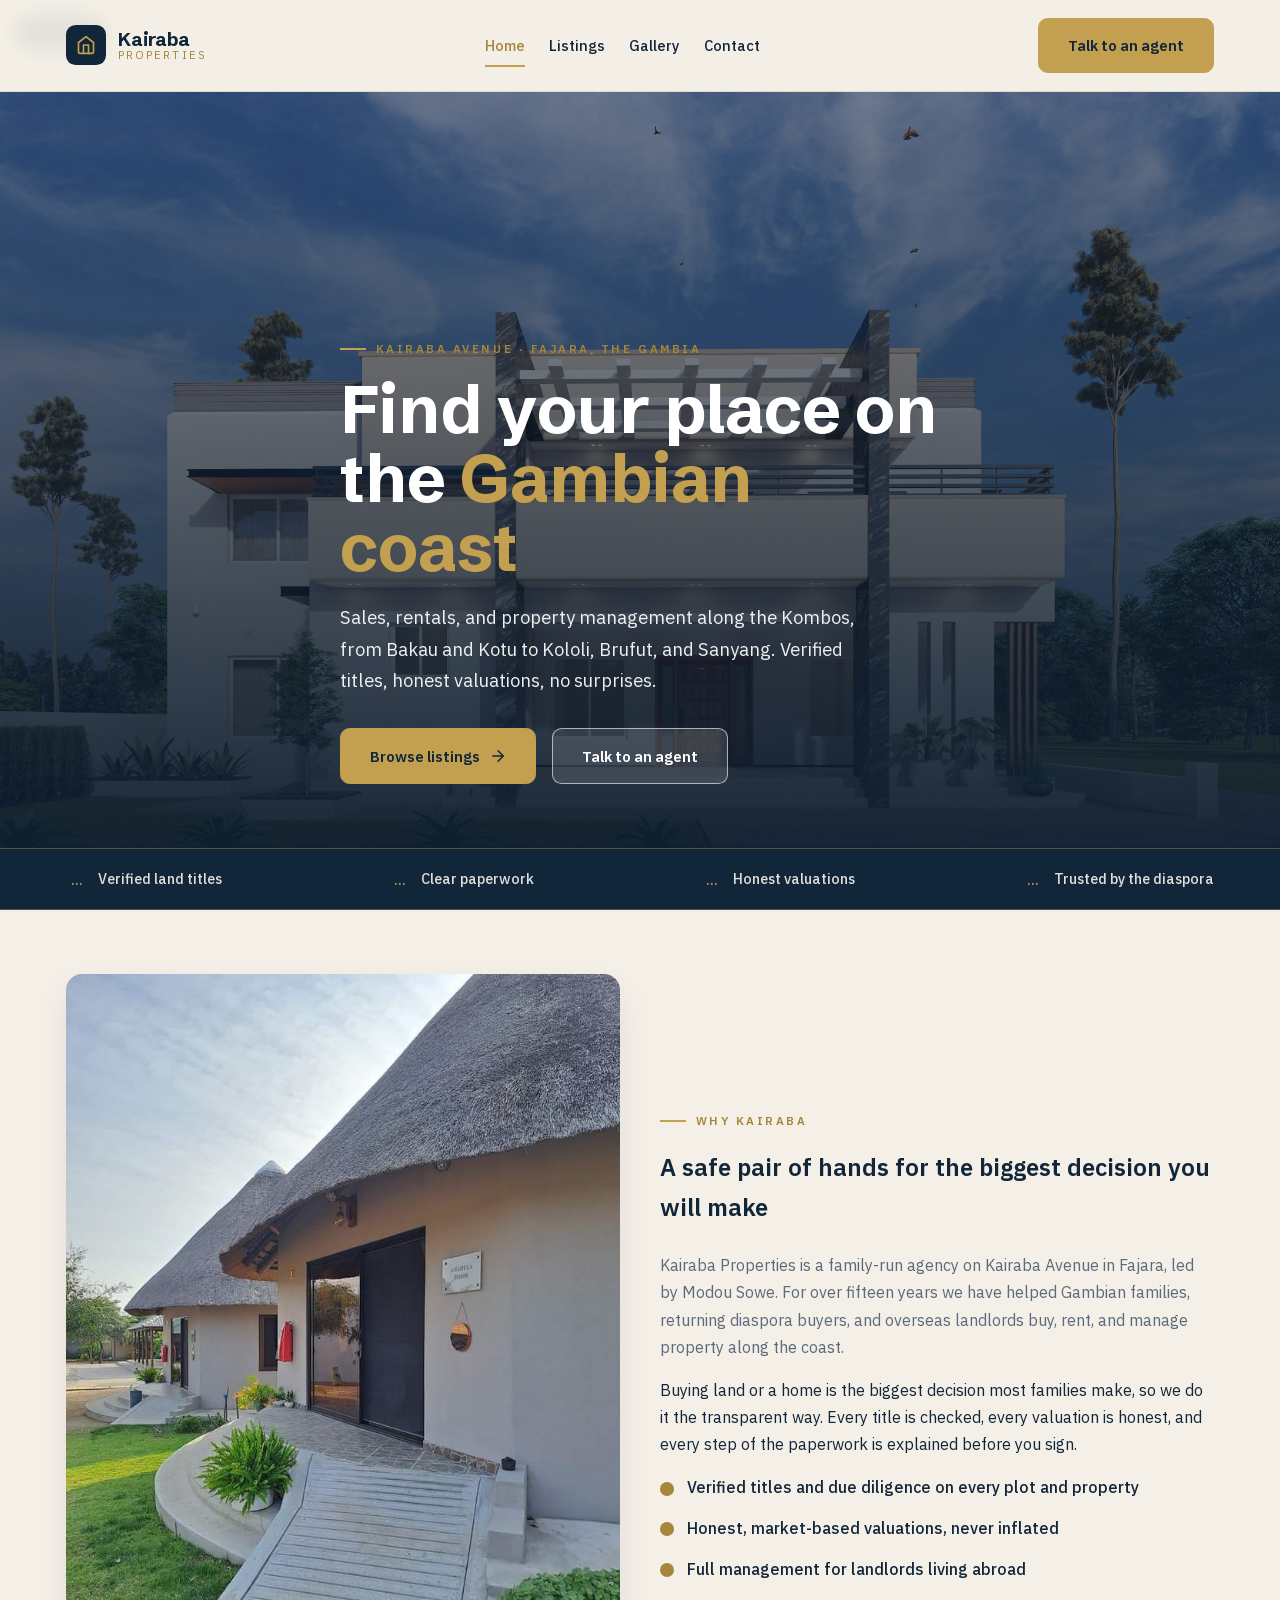
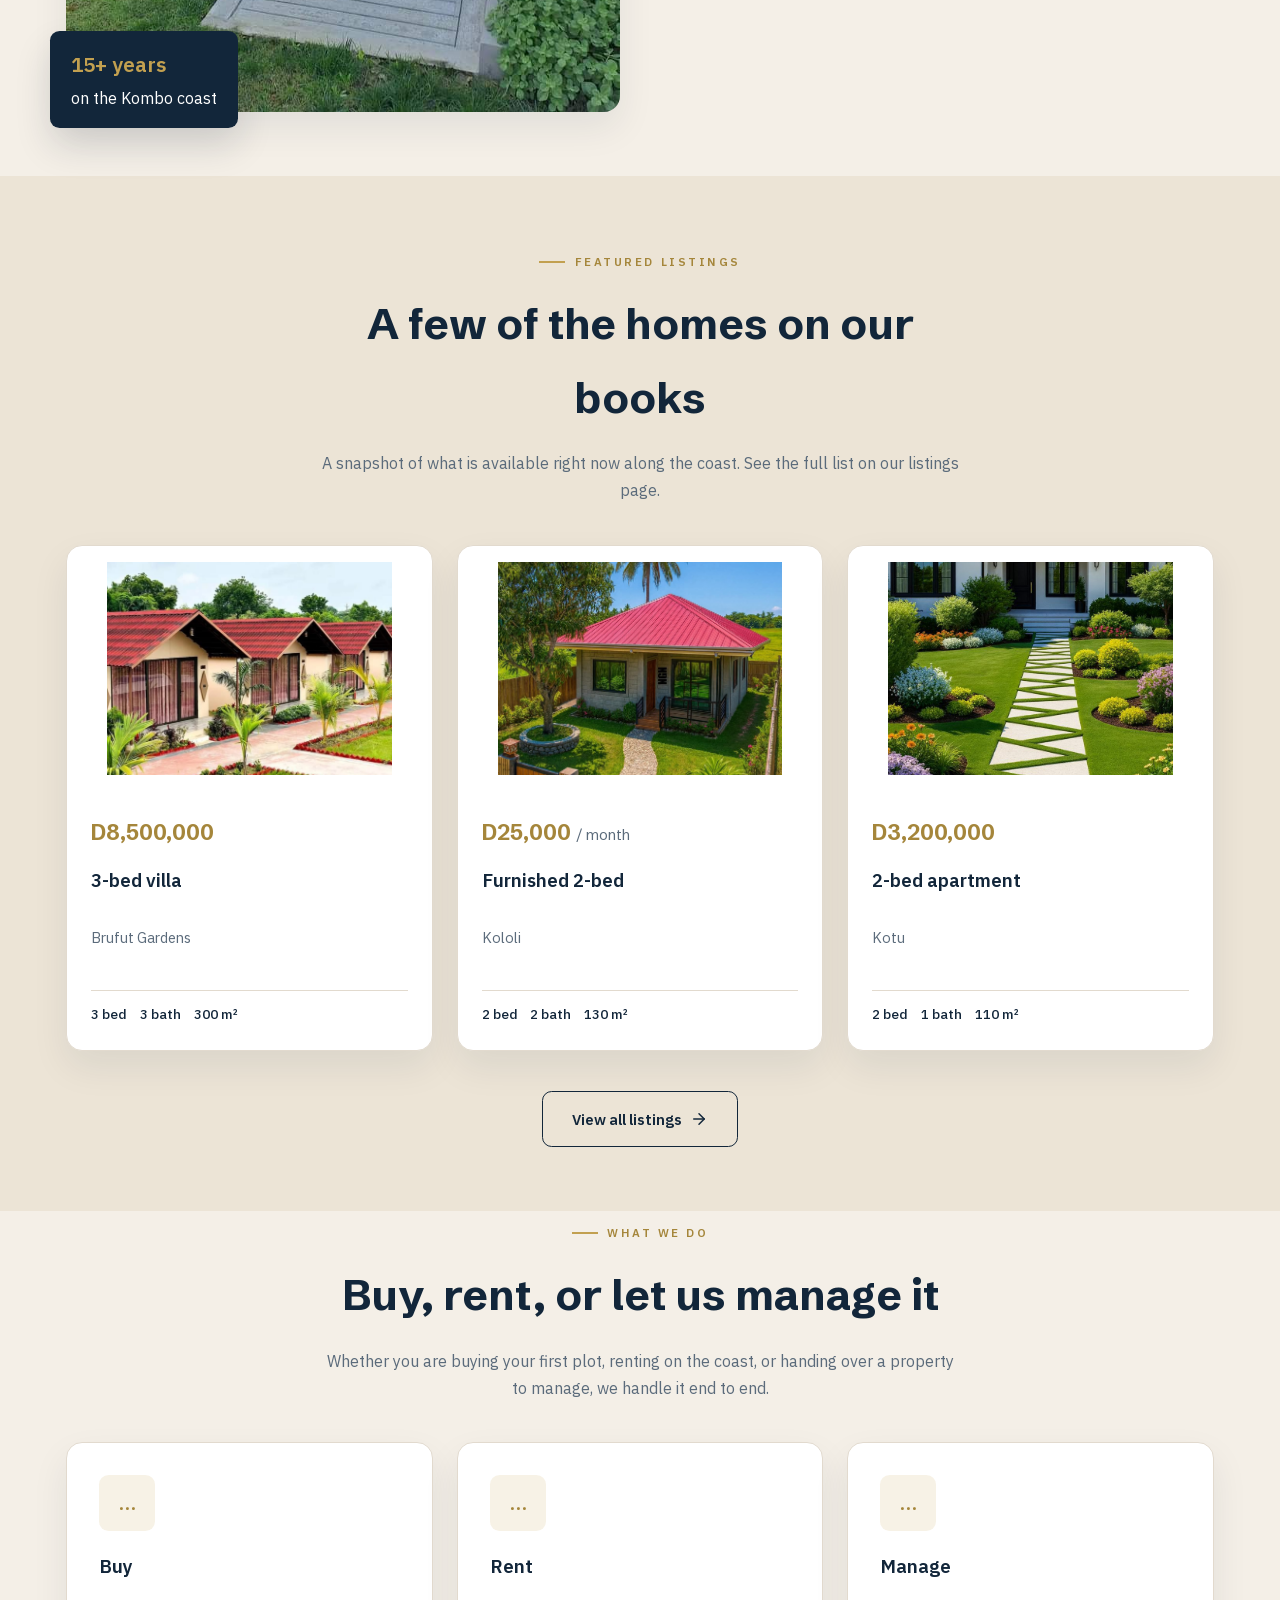
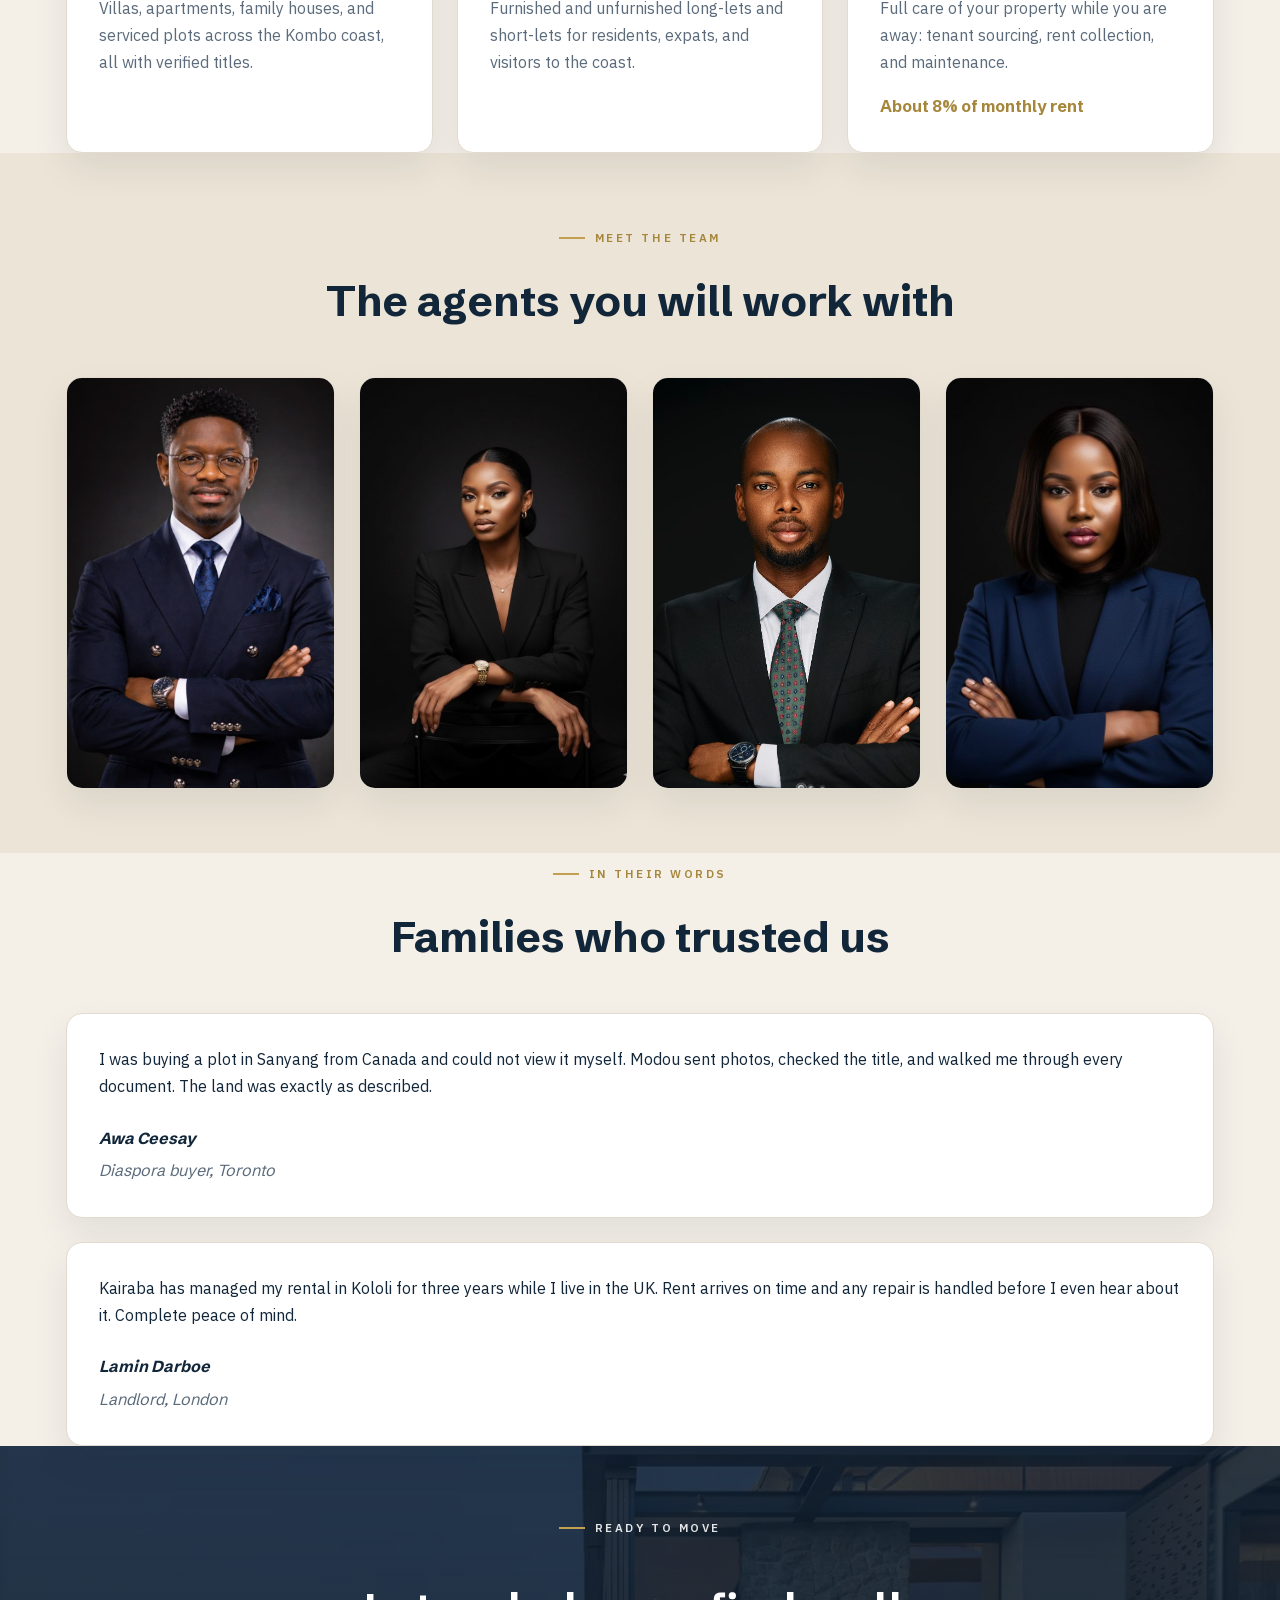
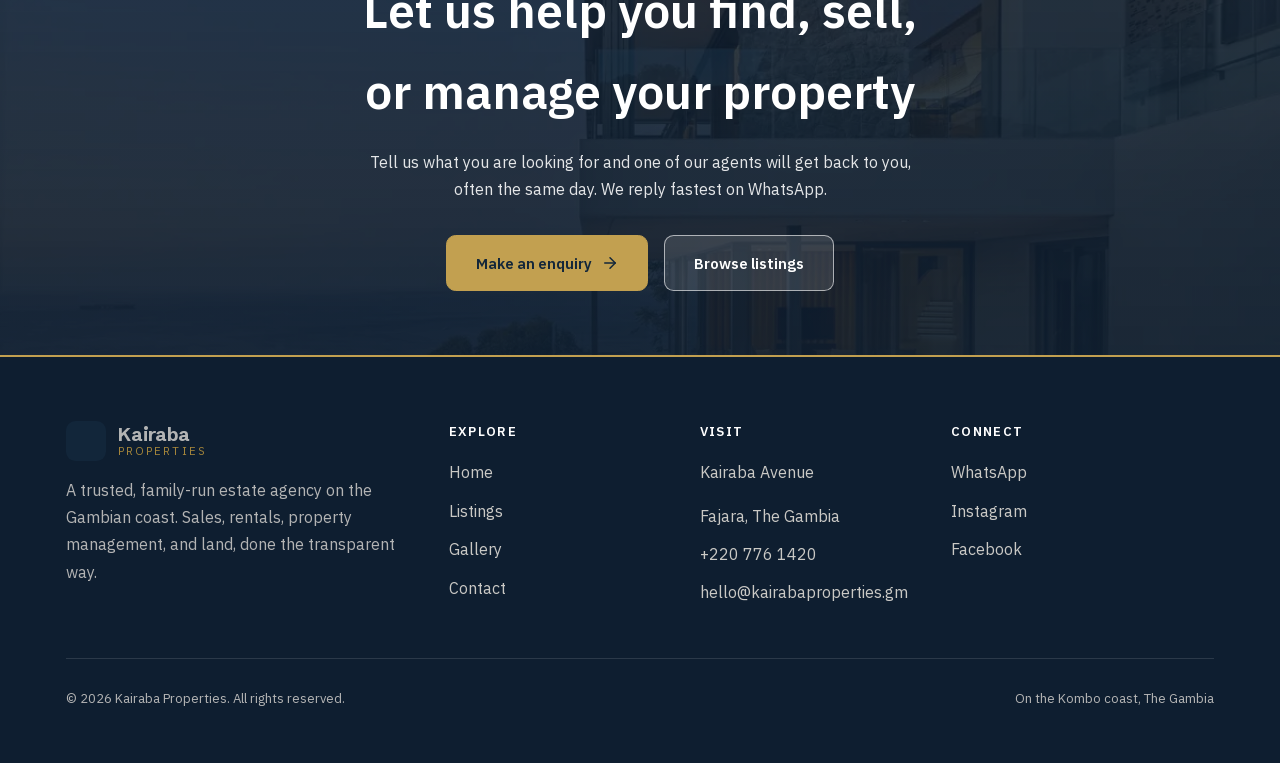
==== index.html @ 21e33398 "complete index page" ====
<!DOCTYPE html>
<html lang="en">
<head>
  <meta charset="UTF-8">
  <meta name="viewport" content="width=device-width, initial-scale=1.0">
  <title>Kairaba Properties - Trusted Estate Agency on the Gambian Coast</title>
  <meta name="description" content="Kairaba Properties is a trusted Gambian estate agency on Kairaba Avenue, Fajara. Sales, rentals, property management, and land across the Kombo coast.">
  <link rel="stylesheet" href="css/styles.css">
</head>
<body>
  <div class="page-shell">
    <header class="topbar">
      <div class="topbar__inner container">
        <a href="index.html" class="brand">
          <span class="brand__mark">
            <svg viewBox="0 0 24 24" fill="none" stroke="currentColor" stroke-width="2" stroke-linecap="round" stroke-linejoin="round"><path d="m3 9 9-7 9 7v11a2 2 0 0 1-2 2H5a2 2 0 0 1-2-2z"/><polyline points="9 22 9 12 15 12 15 22"/></svg>
          </span>
          <span class="brand__text"><strong>Kairaba</strong><span>Properties</span></span>
        </a>

        <nav class="site-menu" aria-label="Primary navigation">
          <a href="index.html" class="site-menu__link is-current">Home</a>
          <a href="listings.html" class="site-menu__link">Listings</a>
          <a href="gallery.html" class="site-menu__link">Gallery</a>
          <a href="contact.html" class="site-menu__link">Contact</a>
        </nav>

        <a href="contact.html" class="button button--primary topbar__action">Talk to an agent</a>
      </div>
    </header>

    <main>
      <section class="hero-panel">
        <div class="container hero-panel__content">
          <p class="eyebrow">Kairaba Avenue · Fajara, The Gambia</p>
          <h1>Find your place on the <em>Gambian coast</em></h1>
          <p class="hero-panel__copy">Sales, rentals, and property management along the Kombos, from Bakau and Kotu to Kololi, Brufut, and Sanyang. Verified titles, honest valuations, no surprises.</p>
          <div class="hero-panel__buttons">
            <a href="listings.html" class="button button--primary">Browse listings
              <svg viewBox="0 0 24 24" fill="none" stroke="currentColor" stroke-width="2" stroke-linecap="round" stroke-linejoin="round"><line x1="5" y1="12" x2="19" y2="12"/><polyline points="12 5 19 12 12 19"/></svg>
            </a>
            <a href="contact.html" class="button button--ghost">Talk to an agent</a>
          </div>
        </div>
      </section>

      <section class="info-strip">
        <div class="container info-strip__row">
          <div class="info-chip"><span class="info-chip__icon">...</span>Verified land titles</div>
          <div class="info-chip"><span class="info-chip__icon">...</span>Clear paperwork</div>
          <div class="info-chip"><span class="info-chip__icon">...</span>Honest valuations</div>
          <div class="info-chip"><span class="info-chip__icon">...</span>Trusted by the diaspora</div>
        </div>
      </section>

      <section class="container feature-split">
        <div class="feature-split__media">
          <img src="images/office.jpg" alt="The Kairaba Properties office on Kairaba Avenue, Fajara">
          <span class="badge"><strong>15+ years</strong>on the Kombo coast</span>
        </div>
        <div class="feature-split__body">
          <p class="eyebrow">Why Kairaba</p>
          <h2>A safe pair of hands for the biggest decision you will make</h2>
          <p class="section-copy">Kairaba Properties is a family-run agency on Kairaba Avenue in Fajara, led by Modou Sowe. For over fifteen years we have helped Gambian families, returning diaspora buyers, and overseas landlords buy, rent, and manage property along the coast.</p>
          <p>Buying land or a home is the biggest decision most families make, so we do it the transparent way. Every title is checked, every valuation is honest, and every step of the paperwork is explained before you sign.</p>
          <ul class="bullet-list">
            <li>Verified titles and due diligence on every plot and property</li>
            <li>Honest, market-based valuations, never inflated</li>
            <li>Full management for landlords living abroad</li>
          </ul>
        </div>
      </section>

      <section class="section section--muted">
        <div class="container">
          <div class="section-head section-head--center">
            <p class="eyebrow">Featured Listings</p>
            <h2>A few of the homes on our books</h2>
            <p class="section-copy">A snapshot of what is available right now along the coast. See the full list on our listings page.</p>
          </div>

          <div class="card-grid card-grid--3">
            <article class="property-card">
              <figure class="property-card__image"><img src="images/listing-brufut-villa.jpg" alt="Three-bedroom villa in Brufut Gardens"></figure>
              <div class="property-card__tag property-card__tag--sale">For Sale</div>
              <div class="property-card__content">
                <div class="property-card__price">D8,500,000</div>
                <h3>3-bed villa</h3>
                <p class="meta">Brufut Gardens</p>
                <div class="property-card__specs"><span>3 bed</span><span>3 bath</span><span>300 m²</span></div>
              </div>
            </article>
            <article class="property-card">
              <figure class="property-card__image"><img src="images/listing-kololi-rental.jpg" alt="Furnished two-bedroom apartment in Kololi"></figure>
              <div class="property-card__tag property-card__tag--rent">For Rent</div>
              <div class="property-card__content">
                <div class="property-card__price">D25,000 <span>/ month</span></div>
                <h3>Furnished 2-bed</h3>
                <p class="meta">Kololi</p>
                <div class="property-card__specs"><span>2 bed</span><span>2 bath</span><span>130 m²</span></div>
              </div>
            </article>
            <article class="property-card">
              <figure class="property-card__image"><img src="images/listing-kotu-apartment.jpg" alt="Two-bedroom apartment in Kotu"></figure>
              <div class="property-card__tag property-card__tag--sale">For Sale</div>
              <div class="property-card__content">
                <div class="property-card__price">D3,200,000</div>
                <h3>2-bed apartment</h3>
                <p class="meta">Kotu</p>
                <div class="property-card__specs"><span>2 bed</span><span>1 bath</span><span>110 m²</span></div>
              </div>
            </article>
          </div>

          <div class="section-action"><a href="listings.html" class="button button--outline">View all listings
            <svg viewBox="0 0 24 24" fill="none" stroke="currentColor" stroke-width="2" stroke-linecap="round" stroke-linejoin="round"><line x1="5" y1="12" x2="19" y2="12"/><polyline points="12 5 19 12 12 19"/></svg>
          </a></div>
        </div>
      </section>

      <section class="container">
        <div class="section-head section-head--center">
          <p class="eyebrow">What We Do</p>
          <h2>Buy, rent, or let us manage it</h2>
          <p class="section-copy">Whether you are buying your first plot, renting on the coast, or handing over a property to manage, we handle it end to end.</p>
        </div>

        <div class="card-grid card-grid--3">
          <article class="service-card"><span class="service-card__icon">...</span><h3>Buy</h3><p>Villas, apartments, family houses, and serviced plots across the Kombo coast, all with verified titles.</p></article>
          <article class="service-card"><span class="service-card__icon">...</span><h3>Rent</h3><p>Furnished and unfurnished long-lets and short-lets for residents, expats, and visitors to the coast.</p></article>
          <article class="service-card"><span class="service-card__icon">...</span><h3>Manage</h3><p>Full care of your property while you are away: tenant sourcing, rent collection, and maintenance.</p><div class="service-card__note">About 8% of monthly rent</div></article>
        </div>
      </section>

      <section class="section section--muted">
        <div class="container">
          <div class="section-head section-head--center">
            <p class="eyebrow">Meet the Team</p>
            <h2>The agents you will work with</h2>
          </div>

          <div class="team-row">
            <article class="team-card"><img src="images/agent-modou.jpg" alt="Modou Sowe, founder and lead agent"><h3>Modou Sowe</h3><p>Founder &amp; Lead Agent</p></article>
            <article class="team-card"><img src="images/agent-awa.jpg" alt="Awa Ceesay, sales agent"><h3>Awa Ceesay</h3><p>Sales Agent</p></article>
            <article class="team-card"><img src="images/agent-lamin.jpg" alt="Lamin Darboe, lettings agent"><h3>Lamin Darboe</h3><p>Lettings Agent</p></article>
            <article class="team-card"><img src="images/agent-binta.jpg" alt="Binta Njie, property manager"><h3>Binta Njie</h3><p>Property Manager</p></article>
          </div>
        </div>
      </section>

      <section class="container">
        <div class="section-head section-head--center">
          <p class="eyebrow">In Their Words</p>
          <h2>Families who trusted us</h2>
        </div>
        <div class="testimonial-stack">
          <article class="testimonial-card"><p>I was buying a plot in Sanyang from Canada and could not view it myself. Modou sent photos, checked the title, and walked me through every document. The land was exactly as described.</p><cite>Awa Ceesay<span>Diaspora buyer, Toronto</span></cite></article>
          <article class="testimonial-card"><p>Kairaba has managed my rental in Kololi for three years while I live in the UK. Rent arrives on time and any repair is handled before I even hear about it. Complete peace of mind.</p><cite>Lamin Darboe<span>Landlord, London</span></cite></article>
        </div>
      </section>

      <section class="cta-panel">
        <div class="container cta-panel__inner">
          <p class="eyebrow">Ready to Move</p>
          <h2>Let us help you find, sell,<br/>or manage your property</h2>
          <p>Tell us what you are looking for and one of our agents will get back to you, often the same day. We reply fastest on WhatsApp.</p>
          <div class="cta-panel__buttons">
            <a href="contact.html" class="button button--primary">Make an enquiry
              <svg viewBox="0 0 24 24" fill="none" stroke="currentColor" stroke-width="2" stroke-linecap="round" stroke-linejoin="round"><line x1="5" y1="12" x2="19" y2="12"/><polyline points="12 5 19 12 12 19"/></svg>
            </a>
            <a href="listings.html" class="button button--ghost">Browse listings</a>
          </div>
        </div>
      </section>
    </main>

    <footer class="site-footer">
      <div class="container footer-grid">
        <div class="footer-brand">
          <a href="index.html" class="brand brand--footer">
            <span class="brand__mark"></span>
            <span class="brand__text"><strong>Kairaba</strong><span>Properties</span></span>
          </a>
          <p>A trusted, family-run estate agency on the Gambian coast. Sales, rentals, property management, and land, done the transparent way.</p>
        </div>
        <div class="footer-column"><h4>Explore</h4><a href="index.html">Home</a><a href="listings.html">Listings</a><a href="gallery.html">Gallery</a><a href="contact.html">Contact</a></div>
        <div class="footer-column"><h4>Visit</h4><p>Kairaba Avenue</p><p>Fajara, The Gambia</p><a href="tel:+2207761420">+220 776 1420</a><a href="mailto:hello@kairabaproperties.gm">hello@kairabaproperties.gm</a></div>
        <div class="footer-column"><h4>Connect</h4><a href="https://wa.me/2207761420" target="_blank" rel="noopener">WhatsApp</a><a href="https://instagram.com" target="_blank" rel="noopener">Instagram</a><a href="https://facebook.com" target="_blank" rel="noopener">Facebook</a></div>
      </div>
      <div class="container footer-bottom"><p>© 2026 Kairaba Properties. All rights reserved.</p><p>On the Kombo coast, The Gambia</p></div>
    </footer>
  </div>
</body>
</html>
---- css/styles.css ----
@font-face {
  font-family: 'Schibsted Grotesk';
  src: url('../fonts/schibsted-grotesk.woff2') format('woff2');
  font-weight: 400 700;
  font-style: normal;
  font-display: swap;
}
@font-face {
  font-family: 'IBM Plex Sans';
  src: url('../fonts/ibm-plex-sans.woff2') format('woff2');
  font-weight: 400 600;
  font-style: normal;
  font-display: swap;
}
:root {
  --bg-sand: #F4EFE7;
  --bg-sand-deep: #ECE4D6;
  --ink: #12263A;
  --ink-deep: #0E1E30;
  --gold: #C2A050;
  --gold-strong: #A5863B;
  --slate: #5B6B7B;
  --border: #E2DACE;
  --white: #FFFFFF;
  --radius: 0.6rem;
  --radius-lg: 1rem;
  --space-xs: 0.5rem;
  --space-sm: 1rem;
  --space-md: 1.5rem;
  --space-lg: 2.5rem;
  --space-xl: 4rem;
  --max-width: 1180px;
  --shadow-soft: 0 16px 36px rgba(18, 38, 58, 0.08);
  --transition: all 0.28s ease;
}
*, *::before, *::after {
  box-sizing: border-box;
}
html {
  scroll-behavior: smooth;
}
body {
  margin: 0;
  font-family: 'IBM Plex Sans', 'Helvetica Neue', Arial, sans-serif;
  color: var(--ink);
  background: var(--bg-sand);
  line-height: 1.7;
  -webkit-font-smoothing: antialiased;
}
img {
  display: block;
  max-width: 100%;
  height: auto;
}
a {
  color: inherit;
  text-decoration: none;
}
ul {
  list-style: none;
  margin: 0;
  padding: 0;
}
.container {
  width: min(100%, calc(var(--max-width) - 2rem));
  margin: 0 auto;
}
.page-shell {
  min-height: 100vh;
}
.topbar {
  position: sticky;
  top: 0;
  z-index: 10;
  background: rgba(244, 239, 231, 0.92);
  backdrop-filter: blur(10px);
  border-bottom: 1px solid var(--border);
}
.topbar__inner {
  display: flex;
  align-items: center;
  justify-content: space-between;
  gap: var(--space-md);
  padding: 1.1rem 0;
}
.brand {
  display: flex;
  align-items: center;
  gap: 0.75rem;
}
.brand__mark {
  width: 40px;
  height: 40px;
  display: grid;
  place-items: center;
  border-radius: var(--radius);
  background: var(--ink);
  color: var(--gold);
}
.brand__mark svg {
  width: 20px;
  height: 20px;
}
.brand__text {
  display: grid;
  line-height: 1;
}
.brand__text strong {
  font-family: 'Schibsted Grotesk', 'Helvetica Neue', Arial, sans-serif;
  font-size: 1.15rem;
  letter-spacing: -0.01em;
}
.brand__text span {
  font-size: 0.72rem;
  text-transform: uppercase;
  letter-spacing: 0.18em;
  color: var(--gold-strong);
}
.site-menu {
  display: flex;
  gap: 1.5rem;
  flex-wrap: wrap;
}
.site-menu__link {
  font-weight: 500;
  font-size: 0.92rem;
  position: relative;
  padding: 0.3rem 0;
  transition: color var(--transition);
}
.site-menu__link::after {
  content: '';
  position: absolute;
  left: 0;
  bottom: -4px;
  width: 0;
  height: 2px;
  background: var(--gold);
  transition: width var(--transition);
}
.site-menu__link:hover,
.site-menu__link.is-current {
  color: var(--gold-strong);
}
.site-menu__link:hover::after,
.site-menu__link.is-current::after {
  width: 100%;
}
.topbar__action {
  white-space: nowrap;
}
.button {
  display: inline-flex;
  align-items: center;
  gap: 0.55rem;
  border-radius: var(--radius);
  border: 1.5px solid transparent;
  padding: 0.9rem 1.8rem;
  font-size: 0.92rem;
  font-weight: 600;
  cursor: pointer;
  transition: var(--transition);
}
.button svg {
  width: 18px;
  height: 18px;
}
.button--primary {
  background: var(--gold);
  color: var(--ink);
  border-color: var(--gold);
}
.button--primary:hover {
  background: var(--gold-strong);
  border-color: var(--gold-strong);
  transform: translateY(-2px);
  box-shadow: 0 12px 30px rgba(165, 134, 59, 0.2);
}
.button--ghost {
  background: rgba(255,255,255,0.12);
  color: var(--white);
  border-color: rgba(255,255,255,0.6);
}
.button--ghost:hover {
  background: var(--white);
  color: var(--ink);
  transform: translateY(-2px);
}
.button--outline {
  background: transparent;
  color: var(--ink);
  border-color: var(--ink);
}
.button--outline:hover {
  background: var(--ink);
  color: var(--white);
  transform: translateY(-2px);
}
.button--reset {
  background: transparent;
  color: var(--slate);
  border-color: var(--border);
}
.button--reset:hover {
  color: var(--ink);
  border-color: var(--ink);
}
.eyebrow {
  display: inline-flex;
  align-items: center;
  gap: 0.6rem;
  font-size: 0.72rem;
  font-weight: 700;
  letter-spacing: 0.22em;
  text-transform: uppercase;
  color: var(--gold-strong);
  margin-bottom: 1rem;
}
.eyebrow::before {
  content: '';
  width: 26px;
  height: 2px;
  background: var(--gold);
}
.section-head {
  max-width: 640px;
  margin-bottom: 2.5rem;
}
.section-head--center {
  text-align: center;
  margin-left: auto;
  margin-right: auto;
}
.section-head h2 {
  font-family: 'Schibsted Grotesk', 'Helvetica Neue', Arial, sans-serif;
  font-size: clamp(1.9rem, 3.6vw, 2.7rem);
  margin: 0 0 1rem;
}
.section-copy,
.hero-panel__copy,
.page-banner__inner p,
.contact-form label span,
.contact-card p,
.footer-column p,
.faq-card p {
  color: var(--slate);
}
.hero-panel {
  min-height: 84vh;
  display: grid;
  align-items: end;
  color: var(--white);
  background: linear-gradient(180deg, rgba(14, 30, 48, 0.35), rgba(14, 30, 48, 0.95)), url('../images/hero-villa.jpg') center 30% / cover no-repeat;
}
.hero-panel__content {
  max-width: 60ch;
  padding: 0 0 4rem;
}
.hero-panel h1 {
  font-family: 'Schibsted Grotesk', 'Helvetica Neue', Arial, sans-serif;
  font-size: clamp(2.4rem, 5.2vw, 5rem);
  line-height: 1.04;
  margin: 0 0 1.25rem;
}
.hero-panel h1 em {
  color: var(--gold);
  font-style: normal;
}
.hero-panel__copy {
  font-size: 1.15rem;
  max-width: 48ch;
  margin-bottom: 2rem;
  color: rgba(255,255,255,0.92);
}
.hero-panel__buttons {
  display: flex;
  flex-wrap: wrap;
  gap: 1rem;
}
.info-strip {
  background: var(--ink);
  color: rgba(244,239,231,0.92);
  border-top: 1px solid rgba(194,160,80,0.35);
  border-bottom: 1px solid rgba(194,160,80,0.35);
}
.info-strip__row {
  display: flex;
  flex-wrap: wrap;
  gap: 1.25rem;
  padding: 1.1rem 0;
  justify-content: space-between;
}
.info-chip {
  display: flex;
  align-items: center;
  gap: 0.65rem;
  font-size: 0.9rem;
  font-weight: 500;
}
.info-chip__icon {
  width: 22px;
  height: 22px;
  display: grid;
  place-items: center;
  color: var(--gold);
}
.feature-split {
  display: grid;
  grid-template-columns: 1fr 1fr;
  gap: 2.5rem;
  align-items: center;
  padding: 4rem 0;
}
.feature-split__media {
  position: relative;
}
.feature-split__media img {
  width: 100%;
  border-radius: var(--radius-lg);
  box-shadow: var(--shadow-soft);
}
.badge {
  position: absolute;
  left: -1rem;
  bottom: -1rem;
  background: var(--ink);
  color: var(--white);
  padding: 1rem 1.3rem;
  border-radius: var(--radius);
  box-shadow: 0 18px 36px rgba(18, 38, 58, 0.14);
}
.badge strong {
  display: block;
  color: var(--gold);
  font-size: 1.3rem;
  margin-bottom: 0.15rem;
}
.feature-split__body h2 {
  margin: 0 0 1.5rem;
}
.feature-split__body p {
  margin: 0 0 1rem;
}
.bullet-list {
  display: grid;
  gap: 0.85rem;
  margin-top: 1rem;
}
.bullet-list li {
  display: flex;
  gap: 0.8rem;
  color: var(--ink);
  font-weight: 500;
}
.bullet-list li::before {
  content: '';
  display: block;
  width: 14px;
  height: 14px;
  margin-top: 0.45rem;
  border-radius: 50%;
  background: var(--gold-strong);
}
.section {
  padding: 4rem 0;
}
.section--muted {
  background: var(--bg-sand-deep);
}
.card-grid {
  display: grid;
  gap: 1.5rem;
}
.card-grid--3 {
  grid-template-columns: repeat(3, minmax(0, 1fr));
}
.property-card,
.service-card,
.team-card,
.testimonial-card,
.faq-card {
  background: var(--white);
  border: 1px solid var(--border);
  border-radius: var(--radius-lg);
  overflow: hidden;
  box-shadow: var(--shadow-soft);
  transition: transform var(--transition), box-shadow var(--transition), border-color var(--transition);
}
.property-card:hover,
.service-card:hover,
.team-card:hover,
.testimonial-card:hover,
.faq-card:hover {
  transform: translateY(-6px);
  box-shadow: 0 20px 40px rgba(18,38,58,0.14);
  border-color: var(--gold);
}
.property-card__image {
  position: relative;
  aspect-ratio: 4 / 3;
  overflow: hidden;
}
.property-card__image img {
  width: 100%;
  height: 100%;
  object-fit: cover;
  transition: transform var(--transition);
}
.property-card:hover .property-card__image img {
  transform: scale(1.06);
}
.property-card__tag {
  position: absolute;
  top: 1rem;
  left: 1rem;
  padding: 0.45rem 0.85rem;
  border-radius: 999px;
  color: var(--white);
  font-size: 0.68rem;
  font-weight: 700;
  letter-spacing: 0.12em;
  text-transform: uppercase;
}
.property-card__tag--sale { background: var(--ink); }
.property-card__tag--rent { background: var(--gold-strong); }
.property-card__content {
  padding: 1.5rem;
  display: grid;
  gap: 0.85rem;
}
.property-card__price {
  font-family: 'Schibsted Grotesk', 'Helvetica Neue', Arial, sans-serif;
  font-size: 1.35rem;
  font-weight: 700;
  color: var(--gold-strong);
}
.property-card__price span {
  font-family: inherit;
  font-size: 0.9rem;
  color: var(--slate);
  font-weight: 400;
}
.property-card h3 {
  margin: 0;
  font-size: 1.15rem;
}
.meta {
  display: flex;
  align-items: center;
  gap: 0.4rem;
  color: var(--slate);
  font-size: 0.92rem;
}
.property-card__specs {
  display: flex;
  gap: 0.8rem;
  flex-wrap: wrap;
  margin-top: 0.75rem;
  padding-top: 0.75rem;
  border-top: 1px solid var(--border);
}
.property-card__specs span {
  font-size: 0.85rem;
  color: var(--ink);
  font-weight: 500;
}
.section-action {
  text-align: center;
  margin-top: 2.5rem;
}
.service-card {
  padding: 2rem;
}
.service-card__icon {
  width: 56px;
  height: 56px;
  display: grid;
  place-items: center;
  border-radius: var(--radius);
  background: rgba(194,160,80,0.14);
  color: var(--gold-strong);
  font-size: 1.3rem;
  margin-bottom: 1.25rem;
}
.service-card h3 {
  margin: 0 0 0.75rem;
}
.service-card p {
  margin: 0;
  color: var(--slate);
}
.service-card__note {
  margin-top: 1rem;
  font-family: 'Schibsted Grotesk', 'Helvetica Neue', Arial, sans-serif;
  font-weight: 700;
  color: var(--gold-strong);
}
.team-row {
  display: grid;
  gap: 1.5rem;
  grid-template-columns: repeat(4, minmax(0, 1fr));
}
.team-card {
  text-align: center;
}
.team-card img {
  width: 100%;
  display: block;
  height: 100%;
  object-fit: cover;
  aspect-ratio: 4 / 5;
}
.team-card h3 {
  margin: 1rem 0 0.25rem;
  font-size: 1.05rem;
}
.team-card p {
  margin: 0;
  color: var(--gold-strong);
  font-weight: 500;
}
.testimonial-stack {
  display: grid;
  gap: 1.5rem;
}
.testimonial-card {
  padding: 2rem;
}
.testimonial-card p {
  margin: 0 0 1.5rem;
}
.testimonial-card cite {
  display: block;
  font-family: 'Schibsted Grotesk', 'Helvetica Neue', Arial, sans-serif;
  font-weight: 700;
}
.testimonial-card cite span {
  display: block;
  font-family: inherit;
  font-weight: 400;
  color: var(--slate);
  margin-top: 0.35rem;
}
.cta-panel {
  padding: 4rem 0;
  color: var(--white);
  background: linear-gradient(180deg, rgba(14,30,48,0.82), rgba(14,30,48,0.92)), url('../images/cta-coast.jpg') center / cover no-repeat;
}
.cta-panel__inner {
  text-align: center;
}
.cta-panel h2 {
  margin: 0 0 1rem;
  font-size: clamp(1.9rem, 4.4vw, 3rem);
}
.cta-panel p {
  max-width: 56ch;
  margin: 0 auto 2rem;
  color: rgba(255,255,255,0.88);
}
.cta-panel__buttons {
  display: flex;
  justify-content: center;
  gap: 1rem;
  flex-wrap: wrap;
}


.site-footer {
  background: var(--ink-deep);
  color: rgba(244,239,231,0.72);
  padding: 4rem 0 2.5rem;
  border-top: 2px solid var(--gold);
}
.footer-grid {
  display: grid;
  grid-template-columns: 1.6fr 1fr 1fr 1.2fr;
  gap: 2rem;
  margin-bottom: 2.5rem;
}
.footer-brand p {
  margin-top: 1rem;
  max-width: 34ch;
}
.footer-column h4 {
  margin: 0 0 1rem;
  color: var(--white);
  font-size: 0.82rem;
  letter-spacing: 0.1em;
  text-transform: uppercase;
}
.footer-column a,
.footer-column p {
  display: block;
  margin-bottom: 0.7rem;
  color: rgba(244,239,231,0.82);
}
.footer-column a:hover {
  color: var(--gold);
}
.footer-bottom {
  display: flex;
  justify-content: space-between;
  flex-wrap: wrap;
  gap: 0.75rem;
  border-top: 1px solid rgba(255,255,255,0.12);
  padding-top: 1rem;
  font-size: 0.82rem;
}
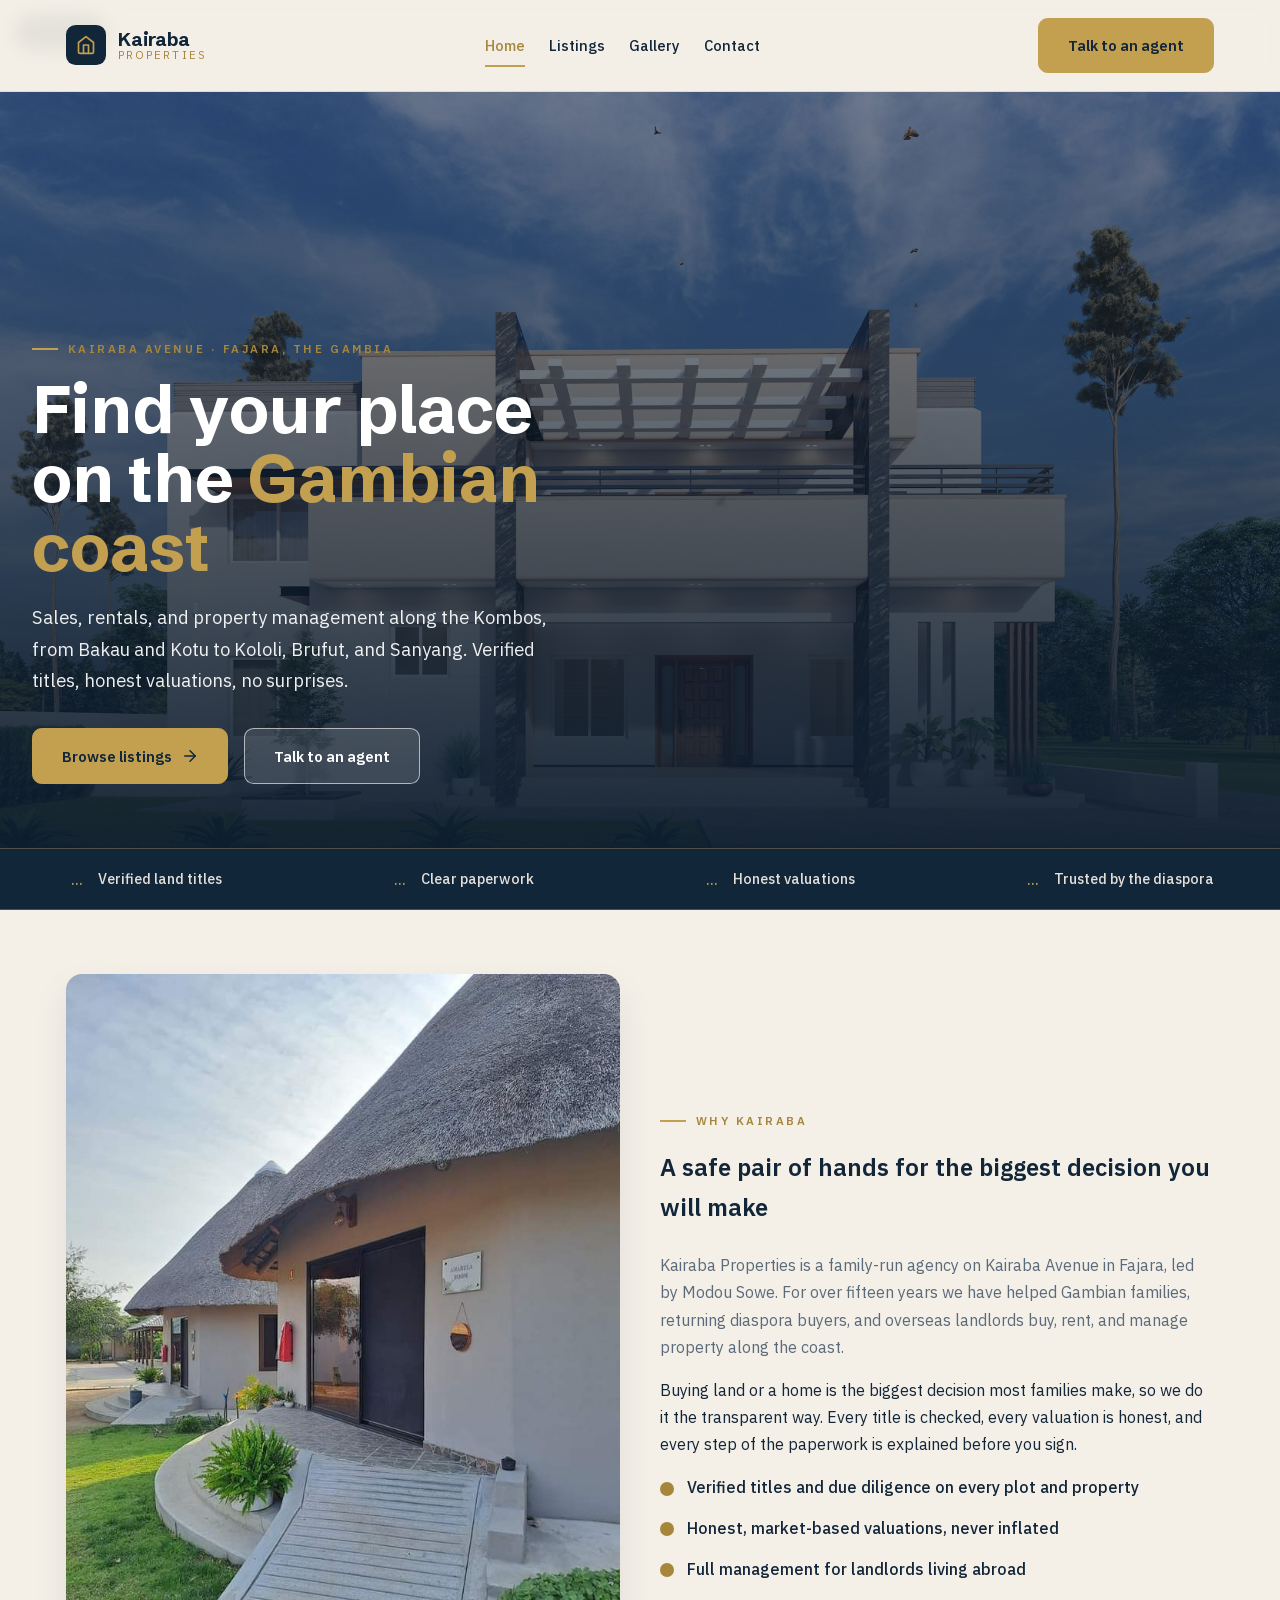
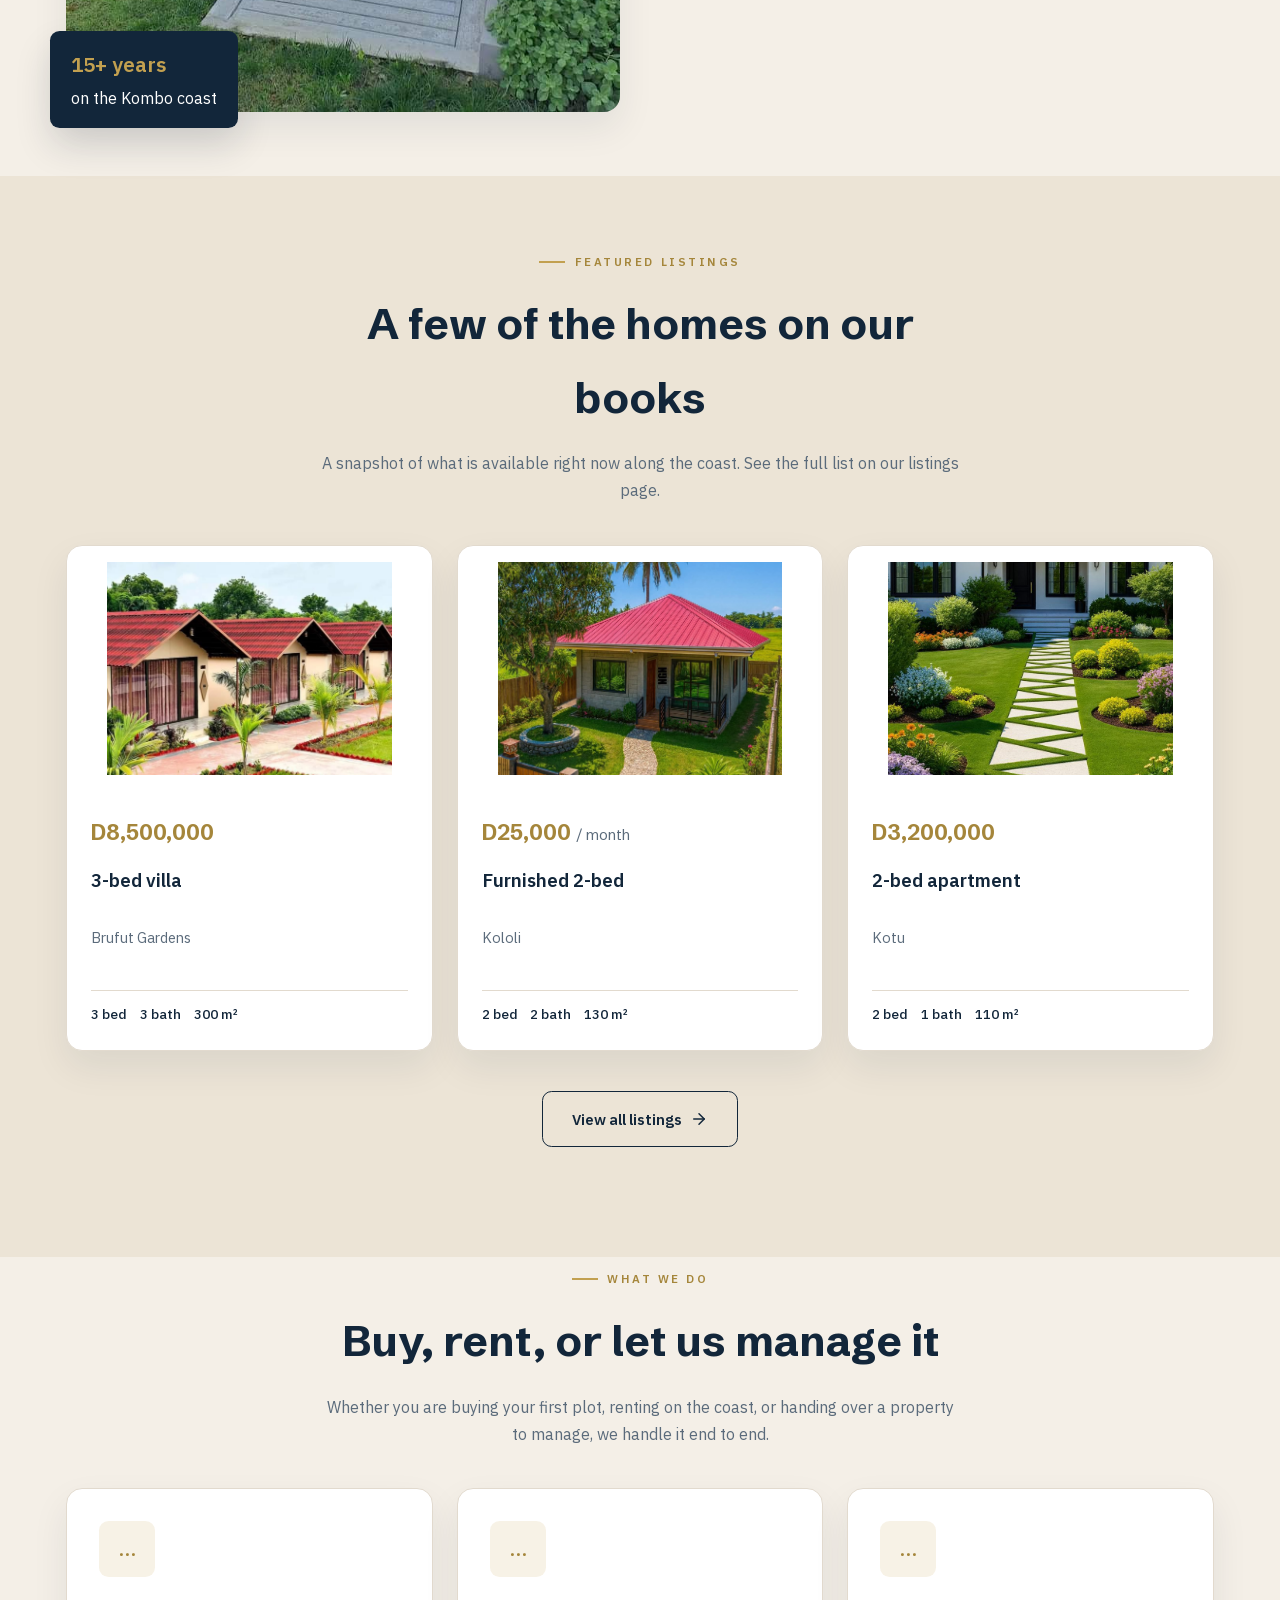
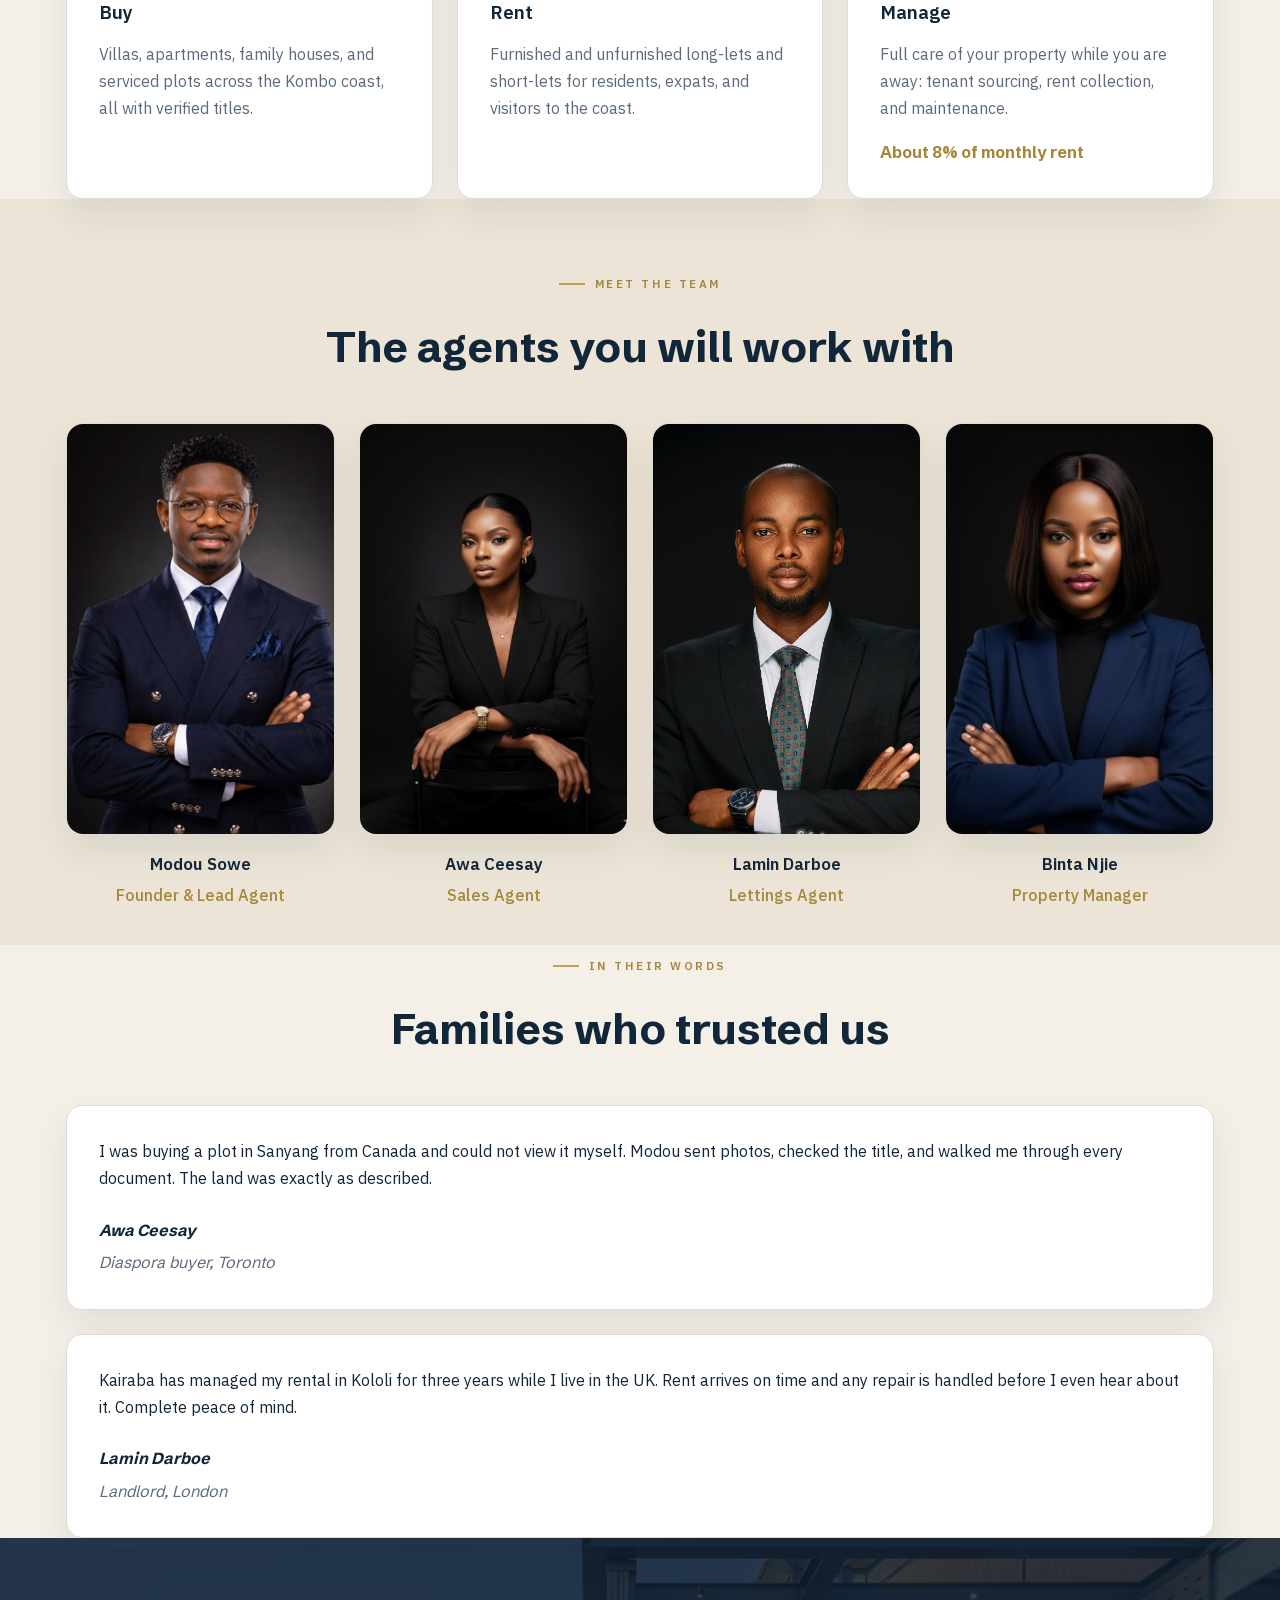
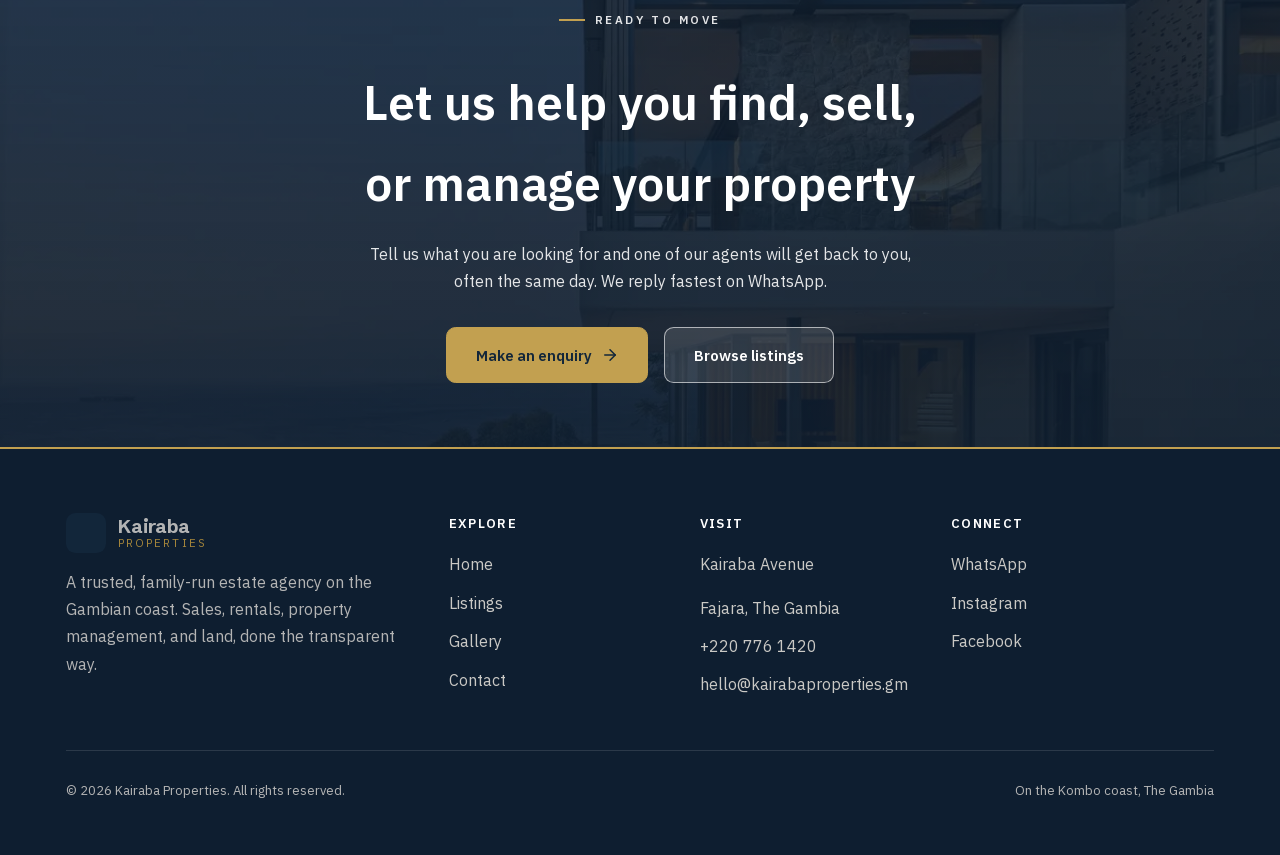
==== commit 162522f7: "Making minor adjustments" ====
--- a/index.html
+++ b/index.html
@@ -1,194 +1,272 @@
-<!DOCTYPE html>
-<html lang="en">
-<head>
-  <meta charset="UTF-8">
-  <meta name="viewport" content="width=device-width, initial-scale=1.0">
-  <title>Kairaba Properties - Trusted Estate Agency on the Gambian Coast</title>
-  <meta name="description" content="Kairaba Properties is a trusted Gambian estate agency on Kairaba Avenue, Fajara. Sales, rentals, property management, and land across the Kombo coast.">
-  <link rel="stylesheet" href="css/styles.css">
-</head>
-<body>
-  <div class="page-shell">
-    <header class="topbar">
-      <div class="topbar__inner container">
-        <a href="index.html" class="brand">
-          <span class="brand__mark">
-            <svg viewBox="0 0 24 24" fill="none" stroke="currentColor" stroke-width="2" stroke-linecap="round" stroke-linejoin="round"><path d="m3 9 9-7 9 7v11a2 2 0 0 1-2 2H5a2 2 0 0 1-2-2z"/><polyline points="9 22 9 12 15 12 15 22"/></svg>
-          </span>
-          <span class="brand__text"><strong>Kairaba</strong><span>Properties</span></span>
-        </a>
-
-        <nav class="site-menu" aria-label="Primary navigation">
-          <a href="index.html" class="site-menu__link is-current">Home</a>
-          <a href="listings.html" class="site-menu__link">Listings</a>
-          <a href="gallery.html" class="site-menu__link">Gallery</a>
-          <a href="contact.html" class="site-menu__link">Contact</a>
-        </nav>
-
-        <a href="contact.html" class="button button--primary topbar__action">Talk to an agent</a>
-      </div>
-    </header>
-
-    <main>
-      <section class="hero-panel">
-        <div class="container hero-panel__content">
-          <p class="eyebrow">Kairaba Avenue · Fajara, The Gambia</p>
-          <h1>Find your place on the <em>Gambian coast</em></h1>
-          <p class="hero-panel__copy">Sales, rentals, and property management along the Kombos, from Bakau and Kotu to Kololi, Brufut, and Sanyang. Verified titles, honest valuations, no surprises.</p>
-          <div class="hero-panel__buttons">
-            <a href="listings.html" class="button button--primary">Browse listings
-              <svg viewBox="0 0 24 24" fill="none" stroke="currentColor" stroke-width="2" stroke-linecap="round" stroke-linejoin="round"><line x1="5" y1="12" x2="19" y2="12"/><polyline points="12 5 19 12 12 19"/></svg>
-            </a>
-            <a href="contact.html" class="button button--ghost">Talk to an agent</a>
-          </div>
-        </div>
-      </section>
-
-      <section class="info-strip">
-        <div class="container info-strip__row">
-          <div class="info-chip"><span class="info-chip__icon">...</span>Verified land titles</div>
-          <div class="info-chip"><span class="info-chip__icon">...</span>Clear paperwork</div>
-          <div class="info-chip"><span class="info-chip__icon">...</span>Honest valuations</div>
-          <div class="info-chip"><span class="info-chip__icon">...</span>Trusted by the diaspora</div>
-        </div>
-      </section>
-
-      <section class="container feature-split">
-        <div class="feature-split__media">
-          <img src="images/office.jpg" alt="The Kairaba Properties office on Kairaba Avenue, Fajara">
-          <span class="badge"><strong>15+ years</strong>on the Kombo coast</span>
-        </div>
-        <div class="feature-split__body">
-          <p class="eyebrow">Why Kairaba</p>
-          <h2>A safe pair of hands for the biggest decision you will make</h2>
-          <p class="section-copy">Kairaba Properties is a family-run agency on Kairaba Avenue in Fajara, led by Modou Sowe. For over fifteen years we have helped Gambian families, returning diaspora buyers, and overseas landlords buy, rent, and manage property along the coast.</p>
-          <p>Buying land or a home is the biggest decision most families make, so we do it the transparent way. Every title is checked, every valuation is honest, and every step of the paperwork is explained before you sign.</p>
-          <ul class="bullet-list">
-            <li>Verified titles and due diligence on every plot and property</li>
-            <li>Honest, market-based valuations, never inflated</li>
-            <li>Full management for landlords living abroad</li>
-          </ul>
-        </div>
-      </section>
-
-      <section class="section section--muted">
-        <div class="container">
-          <div class="section-head section-head--center">
-            <p class="eyebrow">Featured Listings</p>
-            <h2>A few of the homes on our books</h2>
-            <p class="section-copy">A snapshot of what is available right now along the coast. See the full list on our listings page.</p>
-          </div>
-
-          <div class="card-grid card-grid--3">
-            <article class="property-card">
-              <figure class="property-card__image"><img src="images/listing-brufut-villa.jpg" alt="Three-bedroom villa in Brufut Gardens"></figure>
-              <div class="property-card__tag property-card__tag--sale">For Sale</div>
-              <div class="property-card__content">
-                <div class="property-card__price">D8,500,000</div>
-                <h3>3-bed villa</h3>
-                <p class="meta">Brufut Gardens</p>
-                <div class="property-card__specs"><span>3 bed</span><span>3 bath</span><span>300 m²</span></div>
-              </div>
-            </article>
-            <article class="property-card">
-              <figure class="property-card__image"><img src="images/listing-kololi-rental.jpg" alt="Furnished two-bedroom apartment in Kololi"></figure>
-              <div class="property-card__tag property-card__tag--rent">For Rent</div>
-              <div class="property-card__content">
-                <div class="property-card__price">D25,000 <span>/ month</span></div>
-                <h3>Furnished 2-bed</h3>
-                <p class="meta">Kololi</p>
-                <div class="property-card__specs"><span>2 bed</span><span>2 bath</span><span>130 m²</span></div>
-              </div>
-            </article>
-            <article class="property-card">
-              <figure class="property-card__image"><img src="images/listing-kotu-apartment.jpg" alt="Two-bedroom apartment in Kotu"></figure>
-              <div class="property-card__tag property-card__tag--sale">For Sale</div>
-              <div class="property-card__content">
-                <div class="property-card__price">D3,200,000</div>
-                <h3>2-bed apartment</h3>
-                <p class="meta">Kotu</p>
-                <div class="property-card__specs"><span>2 bed</span><span>1 bath</span><span>110 m²</span></div>
-              </div>
-            </article>
-          </div>
-
-          <div class="section-action"><a href="listings.html" class="button button--outline">View all listings
-            <svg viewBox="0 0 24 24" fill="none" stroke="currentColor" stroke-width="2" stroke-linecap="round" stroke-linejoin="round"><line x1="5" y1="12" x2="19" y2="12"/><polyline points="12 5 19 12 12 19"/></svg>
-          </a></div>
-        </div>
-      </section>
-
-      <section class="container">
-        <div class="section-head section-head--center">
-          <p class="eyebrow">What We Do</p>
-          <h2>Buy, rent, or let us manage it</h2>
-          <p class="section-copy">Whether you are buying your first plot, renting on the coast, or handing over a property to manage, we handle it end to end.</p>
-        </div>
-
-        <div class="card-grid card-grid--3">
-          <article class="service-card"><span class="service-card__icon">...</span><h3>Buy</h3><p>Villas, apartments, family houses, and serviced plots across the Kombo coast, all with verified titles.</p></article>
-          <article class="service-card"><span class="service-card__icon">...</span><h3>Rent</h3><p>Furnished and unfurnished long-lets and short-lets for residents, expats, and visitors to the coast.</p></article>
-          <article class="service-card"><span class="service-card__icon">...</span><h3>Manage</h3><p>Full care of your property while you are away: tenant sourcing, rent collection, and maintenance.</p><div class="service-card__note">About 8% of monthly rent</div></article>
-        </div>
-      </section>
-
-      <section class="section section--muted">
-        <div class="container">
-          <div class="section-head section-head--center">
-            <p class="eyebrow">Meet the Team</p>
-            <h2>The agents you will work with</h2>
-          </div>
-
-          <div class="team-row">
-            <article class="team-card"><img src="images/agent-modou.jpg" alt="Modou Sowe, founder and lead agent"><h3>Modou Sowe</h3><p>Founder &amp; Lead Agent</p></article>
-            <article class="team-card"><img src="images/agent-awa.jpg" alt="Awa Ceesay, sales agent"><h3>Awa Ceesay</h3><p>Sales Agent</p></article>
-            <article class="team-card"><img src="images/agent-lamin.jpg" alt="Lamin Darboe, lettings agent"><h3>Lamin Darboe</h3><p>Lettings Agent</p></article>
-            <article class="team-card"><img src="images/agent-binta.jpg" alt="Binta Njie, property manager"><h3>Binta Njie</h3><p>Property Manager</p></article>
-          </div>
-        </div>
-      </section>
-
-      <section class="container">
-        <div class="section-head section-head--center">
-          <p class="eyebrow">In Their Words</p>
-          <h2>Families who trusted us</h2>
-        </div>
-        <div class="testimonial-stack">
-          <article class="testimonial-card"><p>I was buying a plot in Sanyang from Canada and could not view it myself. Modou sent photos, checked the title, and walked me through every document. The land was exactly as described.</p><cite>Awa Ceesay<span>Diaspora buyer, Toronto</span></cite></article>
-          <article class="testimonial-card"><p>Kairaba has managed my rental in Kololi for three years while I live in the UK. Rent arrives on time and any repair is handled before I even hear about it. Complete peace of mind.</p><cite>Lamin Darboe<span>Landlord, London</span></cite></article>
-        </div>
-      </section>
-
-      <section class="cta-panel">
-        <div class="container cta-panel__inner">
-          <p class="eyebrow">Ready to Move</p>
-          <h2>Let us help you find, sell,<br/>or manage your property</h2>
-          <p>Tell us what you are looking for and one of our agents will get back to you, often the same day. We reply fastest on WhatsApp.</p>
-          <div class="cta-panel__buttons">
-            <a href="contact.html" class="button button--primary">Make an enquiry
-              <svg viewBox="0 0 24 24" fill="none" stroke="currentColor" stroke-width="2" stroke-linecap="round" stroke-linejoin="round"><line x1="5" y1="12" x2="19" y2="12"/><polyline points="12 5 19 12 12 19"/></svg>
-            </a>
-            <a href="listings.html" class="button button--ghost">Browse listings</a>
-          </div>
-        </div>
-      </section>
-    </main>
-
-    <footer class="site-footer">
-      <div class="container footer-grid">
-        <div class="footer-brand">
-          <a href="index.html" class="brand brand--footer">
-            <span class="brand__mark"></span>
-            <span class="brand__text"><strong>Kairaba</strong><span>Properties</span></span>
-          </a>
-          <p>A trusted, family-run estate agency on the Gambian coast. Sales, rentals, property management, and land, done the transparent way.</p>
-        </div>
-        <div class="footer-column"><h4>Explore</h4><a href="index.html">Home</a><a href="listings.html">Listings</a><a href="gallery.html">Gallery</a><a href="contact.html">Contact</a></div>
-        <div class="footer-column"><h4>Visit</h4><p>Kairaba Avenue</p><p>Fajara, The Gambia</p><a href="tel:+2207761420">+220 776 1420</a><a href="mailto:hello@kairabaproperties.gm">hello@kairabaproperties.gm</a></div>
-        <div class="footer-column"><h4>Connect</h4><a href="https://wa.me/2207761420" target="_blank" rel="noopener">WhatsApp</a><a href="https://instagram.com" target="_blank" rel="noopener">Instagram</a><a href="https://facebook.com" target="_blank" rel="noopener">Facebook</a></div>
-      </div>
-      <div class="container footer-bottom"><p>© 2026 Kairaba Properties. All rights reserved.</p><p>On the Kombo coast, The Gambia</p></div>
-    </footer>
-  </div>
-</body>
+<!DOCTYPE html>
+<html lang="en">
+
+<head>
+  <meta charset="UTF-8">
+  <meta name="viewport" content="width=device-width, initial-scale=1.0">
+  <title>Kairaba Properties - Trusted Estate Agency on the Gambian Coast</title>
+  <meta name="description"
+    content="Kairaba Properties is a trusted Gambian estate agency on Kairaba Avenue, Fajara. Sales, rentals, property management, and land across the Kombo coast.">
+  <link rel="stylesheet" href="css/styles.css">
+</head>
+
+<body>
+  <div class="page-shell">
+    <header class="topbar">
+      <div class="topbar__inner container">
+        <a href="index.html" class="brand">
+          <span class="brand__mark">
+            <svg viewBox="0 0 24 24" fill="none" stroke="currentColor" stroke-width="2" stroke-linecap="round"
+              stroke-linejoin="round">
+              <path d="m3 9 9-7 9 7v11a2 2 0 0 1-2 2H5a2 2 0 0 1-2-2z" />
+              <polyline points="9 22 9 12 15 12 15 22" />
+            </svg>
+          </span>
+          <span class="brand__text"><strong>Kairaba</strong><span>Properties</span></span>
+        </a>
+
+        <nav class="site-menu" aria-label="Primary navigation">
+          <a href="index.html" class="site-menu__link is-current">Home</a>
+          <a href="listings.html" class="site-menu__link">Listings</a>
+          <a href="gallery.html" class="site-menu__link">Gallery</a>
+          <a href="contact.html" class="site-menu__link">Contact</a>
+        </nav>
+
+        <a href="contact.html" class="button button--primary topbar__action">Talk to an agent</a>
+      </div>
+    </header>
+
+    <main>
+      <section class="hero-panel">
+        <div class="container hero-panel__content">
+          <p class="eyebrow">Kairaba Avenue · Fajara, The Gambia</p>
+          <h1>Find your place on the <em>Gambian coast</em></h1>
+          <p class="hero-panel__copy">Sales, rentals, and property management along the Kombos, from Bakau and Kotu to
+            Kololi, Brufut, and Sanyang. Verified titles, honest valuations, no surprises.</p>
+          <div class="hero-panel__buttons">
+            <a href="listings.html" class="button button--primary">Browse listings
+              <svg viewBox="0 0 24 24" fill="none" stroke="currentColor" stroke-width="2" stroke-linecap="round"
+                stroke-linejoin="round">
+                <line x1="5" y1="12" x2="19" y2="12" />
+                <polyline points="12 5 19 12 12 19" />
+              </svg>
+            </a>
+            <a href="contact.html" class="button button--ghost">Talk to an agent</a>
+          </div>
+        </div>
+      </section>
+
+      <section class="info-strip">
+        <div class="container info-strip__row">
+          <div class="info-chip"><span class="info-chip__icon">...</span>Verified land titles</div>
+          <div class="info-chip"><span class="info-chip__icon">...</span>Clear paperwork</div>
+          <div class="info-chip"><span class="info-chip__icon">...</span>Honest valuations</div>
+          <div class="info-chip"><span class="info-chip__icon">...</span>Trusted by the diaspora</div>
+        </div>
+      </section>
+
+      <section class="container feature-split">
+        <div class="feature-split__media">
+          <img src="images/office.jpg" alt="The Kairaba Properties office on Kairaba Avenue, Fajara">
+          <span class="badge"><strong>15+ years</strong>on the Kombo coast</span>
+        </div>
+        <div class="feature-split__body">
+          <p class="eyebrow">Why Kairaba</p>
+          <h2>A safe pair of hands for the biggest decision you will make</h2>
+          <p class="section-copy">Kairaba Properties is a family-run agency on Kairaba Avenue in Fajara, led by Modou
+            Sowe. For over fifteen years we have helped Gambian families, returning diaspora buyers, and overseas
+            landlords buy, rent, and manage property along the coast.</p>
+          <p>Buying land or a home is the biggest decision most families make, so we do it the transparent way. Every
+            title is checked, every valuation is honest, and every step of the paperwork is explained before you sign.
+          </p>
+          <ul class="bullet-list">
+            <li>Verified titles and due diligence on every plot and property</li>
+            <li>Honest, market-based valuations, never inflated</li>
+            <li>Full management for landlords living abroad</li>
+          </ul>
+        </div>
+      </section>
+
+      <section class="section section--muted">
+        <div class="container">
+          <div class="section-head section-head--center">
+            <p class="eyebrow">Featured Listings</p>
+            <h2>A few of the homes on our books</h2>
+            <p class="section-copy">A snapshot of what is available right now along the coast. See the full list on our
+              listings page.</p>
+          </div>
+
+          <div class="card-grid card-grid--3">
+            <article class="property-card">
+              <figure class="property-card__image"><img src="images/listing-brufut-villa.jpg"
+                  alt="Three-bedroom villa in Brufut Gardens"></figure>
+              <div class="property-card__tag property-card__tag--sale">For Sale</div>
+              <div class="property-card__content">
+                <div class="property-card__price">D8,500,000</div>
+                <h3>3-bed villa</h3>
+                <p class="meta">Brufut Gardens</p>
+                <div class="property-card__specs"><span>3 bed</span><span>3 bath</span><span>300 m²</span></div>
+              </div>
+            </article>
+            <article class="property-card">
+              <figure class="property-card__image"><img src="images/listing-kololi-rental.jpg"
+                  alt="Furnished two-bedroom apartment in Kololi"></figure>
+              <div class="property-card__tag property-card__tag--rent">For Rent</div>
+              <div class="property-card__content">
+                <div class="property-card__price">D25,000 <span>/ month</span></div>
+                <h3>Furnished 2-bed</h3>
+                <p class="meta">Kololi</p>
+                <div class="property-card__specs"><span>2 bed</span><span>2 bath</span><span>130 m²</span></div>
+              </div>
+            </article>
+            <article class="property-card">
+              <figure class="property-card__image"><img src="images/listing-kotu-apartment.jpg"
+                  alt="Two-bedroom apartment in Kotu"></figure>
+              <div class="property-card__tag property-card__tag--sale">For Sale</div>
+              <div class="property-card__content">
+                <div class="property-card__price">D3,200,000</div>
+                <h3>2-bed apartment</h3>
+                <p class="meta">Kotu</p>
+                <div class="property-card__specs"><span>2 bed</span><span>1 bath</span><span>110 m²</span></div>
+              </div>
+            </article>
+          </div>
+
+          <div class="section-action"><a href="listings.html" class="button button--outline">View all listings
+              <svg viewBox="0 0 24 24" fill="none" stroke="currentColor" stroke-width="2" stroke-linecap="round"
+                stroke-linejoin="round">
+                <line x1="5" y1="12" x2="19" y2="12" />
+                <polyline points="12 5 19 12 12 19" />
+              </svg>
+            </a></div>
+        </div>
+      </section>
+
+      <section class="container">
+        <div class="section-head section-head--center">
+          <p class="eyebrow">What We Do</p>
+          <h2>Buy, rent, or let us manage it</h2>
+          <p class="section-copy">Whether you are buying your first plot, renting on the coast, or handing over a
+            property to manage, we handle it end to end.</p>
+        </div>
+
+        <div class="card-grid card-grid--3">
+          <article class="service-card"><span class="service-card__icon">...</span>
+            <h3>Buy</h3>
+            <p>Villas, apartments, family houses, and serviced plots across the Kombo coast, all with verified titles.
+            </p>
+          </article>
+          <article class="service-card"><span class="service-card__icon">...</span>
+            <h3>Rent</h3>
+            <p>Furnished and unfurnished long-lets and short-lets for residents, expats, and visitors to the coast.</p>
+          </article>
+          <article class="service-card"><span class="service-card__icon">...</span>
+            <h3>Manage</h3>
+            <p>Full care of your property while you are away: tenant sourcing, rent collection, and maintenance.</p>
+            <div class="service-card__note">About 8% of monthly rent</div>
+          </article>
+        </div>
+      </section>
+
+      <section class="section section--muted">
+        <div class="container">
+          <div class="section-head section-head--center">
+            <p class="eyebrow">Meet the Team</p>
+            <h2>The agents you will work with</h2>
+          </div>
+
+          <div class="team-row">
+            <article class="team-card"><img src="images/agent-modou.jpg" alt="Modou Sowe, founder and lead agent">
+              <h3>Modou Sowe</h3>
+              <p>Founder &amp; Lead Agent</p>
+            </article>
+            <article class="team-card"><img src="images/agent-awa.jpg" alt="Awa Ceesay, sales agent">
+              <h3>Awa Ceesay</h3>
+              <p>Sales Agent</p>
+            </article>
+            <article class="team-card"><img src="images/agent-lamin.jpg" alt="Lamin Darboe, lettings agent">
+              <h3>Lamin Darboe</h3>
+              <p>Lettings Agent</p>
+            </article>
+            <article class="team-card"><img src="images/agent-binta.jpg" alt="Binta Njie, property manager">
+              <h3>Binta Njie</h3>
+              <p>Property Manager</p>
+            </article>
+          </div>
+        </div>
+      </section>
+
+      <section class="container">
+        <div class="section-head section-head--center">
+          <p class="eyebrow">In Their Words</p>
+          <h2>Families who trusted us</h2>
+        </div>
+        <div class="testimonial-stack">
+          <article class="testimonial-card">
+            <p>I was buying a plot in Sanyang from Canada and could not view it myself. Modou sent photos, checked the
+              title, and walked me through every document. The land was exactly as described.</p><cite>Awa
+              Ceesay<span>Diaspora buyer, Toronto</span></cite>
+          </article>
+          <article class="testimonial-card">
+            <p>Kairaba has managed my rental in Kololi for three years while I live in the UK. Rent arrives on time and
+              any repair is handled before I even hear about it. Complete peace of mind.</p><cite>Lamin
+              Darboe<span>Landlord, London</span></cite>
+          </article>
+        </div>
+      </section>
+
+      <section class="cta-panel">
+        <div class="container cta-panel__inner">
+          <p class="eyebrow">Ready to Move</p>
+          <h2>Let us help you find, sell,<br />or manage your property</h2>
+          <p>Tell us what you are looking for and one of our agents will get back to you, often the same day. We reply
+            fastest on WhatsApp.</p>
+          <div class="cta-panel__buttons">
+            <a href="contact.html" class="button button--primary">Make an enquiry
+              <svg viewBox="0 0 24 24" fill="none" stroke="currentColor" stroke-width="2" stroke-linecap="round"
+                stroke-linejoin="round">
+                <line x1="5" y1="12" x2="19" y2="12" />
+                <polyline points="12 5 19 12 12 19" />
+              </svg>
+            </a>
+            <a href="listings.html" class="button button--ghost">Browse listings</a>
+          </div>
+        </div>
+      </section>
+    </main>
+
+    <footer class="site-footer">
+      <div class="container footer-grid">
+        <div class="footer-brand">
+          <a href="index.html" class="brand brand--footer">
+            <span class="brand__mark"></span>
+            <span class="brand__text"><strong>Kairaba</strong><span>Properties</span></span>
+          </a>
+          <p>A trusted, family-run estate agency on the Gambian coast. Sales, rentals, property management, and land,
+            done the transparent way.</p>
+        </div>
+        <div class="footer-column">
+          <h4>Explore</h4><a href="index.html">Home</a><a href="listings.html">Listings</a><a
+            href="gallery.html">Gallery</a><a href="contact.html">Contact</a>
+        </div>
+        <div class="footer-column">
+          <h4>Visit</h4>
+          <p>Kairaba Avenue</p>
+          <p>Fajara, The Gambia</p><a href="tel:+2207761420">+220 776 1420</a><a
+            href="mailto:hello@kairabaproperties.gm">hello@kairabaproperties.gm</a>
+        </div>
+        <div class="footer-column">
+          <h4>Connect</h4><a href="https://wa.me/2207761420" target="_blank" rel="noopener">WhatsApp</a><a
+            href="https://instagram.com" target="_blank" rel="noopener">Instagram</a><a href="https://facebook.com"
+            target="_blank" rel="noopener">Facebook</a>
+        </div>
+      </div>
+      <div class="container footer-bottom">
+        <p>© 2026 Kairaba Properties. All rights reserved.</p>
+        <p>On the Kombo coast, The Gambia</p>
+      </div>
+    </footer>
+  </div>
+</body>
+
 </html>
--- a/css/styles.css
+++ b/css/styles.css
@@ -1,609 +1,873 @@
-@font-face {
-  font-family: 'Schibsted Grotesk';
-  src: url('../fonts/schibsted-grotesk.woff2') format('woff2');
-  font-weight: 400 700;
-  font-style: normal;
-  font-display: swap;
-}
-@font-face {
-  font-family: 'IBM Plex Sans';
-  src: url('../fonts/ibm-plex-sans.woff2') format('woff2');
-  font-weight: 400 600;
-  font-style: normal;
-  font-display: swap;
-}
-:root {
-  --bg-sand: #F4EFE7;
-  --bg-sand-deep: #ECE4D6;
-  --ink: #12263A;
-  --ink-deep: #0E1E30;
-  --gold: #C2A050;
-  --gold-strong: #A5863B;
-  --slate: #5B6B7B;
-  --border: #E2DACE;
-  --white: #FFFFFF;
-  --radius: 0.6rem;
-  --radius-lg: 1rem;
-  --space-xs: 0.5rem;
-  --space-sm: 1rem;
-  --space-md: 1.5rem;
-  --space-lg: 2.5rem;
-  --space-xl: 4rem;
-  --max-width: 1180px;
-  --shadow-soft: 0 16px 36px rgba(18, 38, 58, 0.08);
-  --transition: all 0.28s ease;
-}
-*, *::before, *::after {
-  box-sizing: border-box;
-}
-html {
-  scroll-behavior: smooth;
-}
-body {
-  margin: 0;
-  font-family: 'IBM Plex Sans', 'Helvetica Neue', Arial, sans-serif;
-  color: var(--ink);
-  background: var(--bg-sand);
-  line-height: 1.7;
-  -webkit-font-smoothing: antialiased;
-}
-img {
-  display: block;
-  max-width: 100%;
-  height: auto;
-}
-a {
-  color: inherit;
-  text-decoration: none;
-}
-ul {
-  list-style: none;
-  margin: 0;
-  padding: 0;
-}
-.container {
-  width: min(100%, calc(var(--max-width) - 2rem));
-  margin: 0 auto;
-}
-.page-shell {
-  min-height: 100vh;
-}
-.topbar {
-  position: sticky;
-  top: 0;
-  z-index: 10;
-  background: rgba(244, 239, 231, 0.92);
-  backdrop-filter: blur(10px);
-  border-bottom: 1px solid var(--border);
-}
-.topbar__inner {
-  display: flex;
-  align-items: center;
-  justify-content: space-between;
-  gap: var(--space-md);
-  padding: 1.1rem 0;
-}
-.brand {
-  display: flex;
-  align-items: center;
-  gap: 0.75rem;
-}
-.brand__mark {
-  width: 40px;
-  height: 40px;
-  display: grid;
-  place-items: center;
-  border-radius: var(--radius);
-  background: var(--ink);
-  color: var(--gold);
-}
-.brand__mark svg {
-  width: 20px;
-  height: 20px;
-}
-.brand__text {
-  display: grid;
-  line-height: 1;
-}
-.brand__text strong {
-  font-family: 'Schibsted Grotesk', 'Helvetica Neue', Arial, sans-serif;
-  font-size: 1.15rem;
-  letter-spacing: -0.01em;
-}
-.brand__text span {
-  font-size: 0.72rem;
-  text-transform: uppercase;
-  letter-spacing: 0.18em;
-  color: var(--gold-strong);
-}
-.site-menu {
-  display: flex;
-  gap: 1.5rem;
-  flex-wrap: wrap;
-}
-.site-menu__link {
-  font-weight: 500;
-  font-size: 0.92rem;
-  position: relative;
-  padding: 0.3rem 0;
-  transition: color var(--transition);
-}
-.site-menu__link::after {
-  content: '';
-  position: absolute;
-  left: 0;
-  bottom: -4px;
-  width: 0;
-  height: 2px;
-  background: var(--gold);
-  transition: width var(--transition);
-}
-.site-menu__link:hover,
-.site-menu__link.is-current {
-  color: var(--gold-strong);
-}
-.site-menu__link:hover::after,
-.site-menu__link.is-current::after {
-  width: 100%;
-}
-.topbar__action {
-  white-space: nowrap;
-}
-.button {
-  display: inline-flex;
-  align-items: center;
-  gap: 0.55rem;
-  border-radius: var(--radius);
-  border: 1.5px solid transparent;
-  padding: 0.9rem 1.8rem;
-  font-size: 0.92rem;
-  font-weight: 600;
-  cursor: pointer;
-  transition: var(--transition);
-}
-.button svg {
-  width: 18px;
-  height: 18px;
-}
-.button--primary {
-  background: var(--gold);
-  color: var(--ink);
-  border-color: var(--gold);
-}
-.button--primary:hover {
-  background: var(--gold-strong);
-  border-color: var(--gold-strong);
-  transform: translateY(-2px);
-  box-shadow: 0 12px 30px rgba(165, 134, 59, 0.2);
-}
-.button--ghost {
-  background: rgba(255,255,255,0.12);
-  color: var(--white);
-  border-color: rgba(255,255,255,0.6);
-}
-.button--ghost:hover {
-  background: var(--white);
-  color: var(--ink);
-  transform: translateY(-2px);
-}
-.button--outline {
-  background: transparent;
-  color: var(--ink);
-  border-color: var(--ink);
-}
-.button--outline:hover {
-  background: var(--ink);
-  color: var(--white);
-  transform: translateY(-2px);
-}
-.button--reset {
-  background: transparent;
-  color: var(--slate);
-  border-color: var(--border);
-}
-.button--reset:hover {
-  color: var(--ink);
-  border-color: var(--ink);
-}
-.eyebrow {
-  display: inline-flex;
-  align-items: center;
-  gap: 0.6rem;
-  font-size: 0.72rem;
-  font-weight: 700;
-  letter-spacing: 0.22em;
-  text-transform: uppercase;
-  color: var(--gold-strong);
-  margin-bottom: 1rem;
-}
-.eyebrow::before {
-  content: '';
-  width: 26px;
-  height: 2px;
-  background: var(--gold);
-}
-.section-head {
-  max-width: 640px;
-  margin-bottom: 2.5rem;
-}
-.section-head--center {
-  text-align: center;
-  margin-left: auto;
-  margin-right: auto;
-}
-.section-head h2 {
-  font-family: 'Schibsted Grotesk', 'Helvetica Neue', Arial, sans-serif;
-  font-size: clamp(1.9rem, 3.6vw, 2.7rem);
-  margin: 0 0 1rem;
-}
-.section-copy,
-.hero-panel__copy,
-.page-banner__inner p,
-.contact-form label span,
-.contact-card p,
-.footer-column p,
-.faq-card p {
-  color: var(--slate);
-}
-.hero-panel {
-  min-height: 84vh;
-  display: grid;
-  align-items: end;
-  color: var(--white);
-  background: linear-gradient(180deg, rgba(14, 30, 48, 0.35), rgba(14, 30, 48, 0.95)), url('../images/hero-villa.jpg') center 30% / cover no-repeat;
-}
-.hero-panel__content {
-  max-width: 60ch;
-  padding: 0 0 4rem;
-}
-.hero-panel h1 {
-  font-family: 'Schibsted Grotesk', 'Helvetica Neue', Arial, sans-serif;
-  font-size: clamp(2.4rem, 5.2vw, 5rem);
-  line-height: 1.04;
-  margin: 0 0 1.25rem;
-}
-.hero-panel h1 em {
-  color: var(--gold);
-  font-style: normal;
-}
-.hero-panel__copy {
-  font-size: 1.15rem;
-  max-width: 48ch;
-  margin-bottom: 2rem;
-  color: rgba(255,255,255,0.92);
-}
-.hero-panel__buttons {
-  display: flex;
-  flex-wrap: wrap;
-  gap: 1rem;
-}
-.info-strip {
-  background: var(--ink);
-  color: rgba(244,239,231,0.92);
-  border-top: 1px solid rgba(194,160,80,0.35);
-  border-bottom: 1px solid rgba(194,160,80,0.35);
-}
-.info-strip__row {
-  display: flex;
-  flex-wrap: wrap;
-  gap: 1.25rem;
-  padding: 1.1rem 0;
-  justify-content: space-between;
-}
-.info-chip {
-  display: flex;
-  align-items: center;
-  gap: 0.65rem;
-  font-size: 0.9rem;
-  font-weight: 500;
-}
-.info-chip__icon {
-  width: 22px;
-  height: 22px;
-  display: grid;
-  place-items: center;
-  color: var(--gold);
-}
-.feature-split {
-  display: grid;
-  grid-template-columns: 1fr 1fr;
-  gap: 2.5rem;
-  align-items: center;
-  padding: 4rem 0;
-}
-.feature-split__media {
-  position: relative;
-}
-.feature-split__media img {
-  width: 100%;
-  border-radius: var(--radius-lg);
-  box-shadow: var(--shadow-soft);
-}
-.badge {
-  position: absolute;
-  left: -1rem;
-  bottom: -1rem;
-  background: var(--ink);
-  color: var(--white);
-  padding: 1rem 1.3rem;
-  border-radius: var(--radius);
-  box-shadow: 0 18px 36px rgba(18, 38, 58, 0.14);
-}
-.badge strong {
-  display: block;
-  color: var(--gold);
-  font-size: 1.3rem;
-  margin-bottom: 0.15rem;
-}
-.feature-split__body h2 {
-  margin: 0 0 1.5rem;
-}
-.feature-split__body p {
-  margin: 0 0 1rem;
-}
-.bullet-list {
-  display: grid;
-  gap: 0.85rem;
-  margin-top: 1rem;
-}
-.bullet-list li {
-  display: flex;
-  gap: 0.8rem;
-  color: var(--ink);
-  font-weight: 500;
-}
-.bullet-list li::before {
-  content: '';
-  display: block;
-  width: 14px;
-  height: 14px;
-  margin-top: 0.45rem;
-  border-radius: 50%;
-  background: var(--gold-strong);
-}
-.section {
-  padding: 4rem 0;
-}
-.section--muted {
-  background: var(--bg-sand-deep);
-}
-.card-grid {
-  display: grid;
-  gap: 1.5rem;
-}
-.card-grid--3 {
-  grid-template-columns: repeat(3, minmax(0, 1fr));
-}
-.property-card,
-.service-card,
-.team-card,
-.testimonial-card,
-.faq-card {
-  background: var(--white);
-  border: 1px solid var(--border);
-  border-radius: var(--radius-lg);
-  overflow: hidden;
-  box-shadow: var(--shadow-soft);
-  transition: transform var(--transition), box-shadow var(--transition), border-color var(--transition);
-}
-.property-card:hover,
-.service-card:hover,
-.team-card:hover,
-.testimonial-card:hover,
-.faq-card:hover {
-  transform: translateY(-6px);
-  box-shadow: 0 20px 40px rgba(18,38,58,0.14);
-  border-color: var(--gold);
-}
-.property-card__image {
-  position: relative;
-  aspect-ratio: 4 / 3;
-  overflow: hidden;
-}
-.property-card__image img {
-  width: 100%;
-  height: 100%;
-  object-fit: cover;
-  transition: transform var(--transition);
-}
-.property-card:hover .property-card__image img {
-  transform: scale(1.06);
-}
-.property-card__tag {
-  position: absolute;
-  top: 1rem;
-  left: 1rem;
-  padding: 0.45rem 0.85rem;
-  border-radius: 999px;
-  color: var(--white);
-  font-size: 0.68rem;
-  font-weight: 700;
-  letter-spacing: 0.12em;
-  text-transform: uppercase;
-}
-.property-card__tag--sale { background: var(--ink); }
-.property-card__tag--rent { background: var(--gold-strong); }
-.property-card__content {
-  padding: 1.5rem;
-  display: grid;
-  gap: 0.85rem;
-}
-.property-card__price {
-  font-family: 'Schibsted Grotesk', 'Helvetica Neue', Arial, sans-serif;
-  font-size: 1.35rem;
-  font-weight: 700;
-  color: var(--gold-strong);
-}
-.property-card__price span {
-  font-family: inherit;
-  font-size: 0.9rem;
-  color: var(--slate);
-  font-weight: 400;
-}
-.property-card h3 {
-  margin: 0;
-  font-size: 1.15rem;
-}
-.meta {
-  display: flex;
-  align-items: center;
-  gap: 0.4rem;
-  color: var(--slate);
-  font-size: 0.92rem;
-}
-.property-card__specs {
-  display: flex;
-  gap: 0.8rem;
-  flex-wrap: wrap;
-  margin-top: 0.75rem;
-  padding-top: 0.75rem;
-  border-top: 1px solid var(--border);
-}
-.property-card__specs span {
-  font-size: 0.85rem;
-  color: var(--ink);
-  font-weight: 500;
-}
-.section-action {
-  text-align: center;
-  margin-top: 2.5rem;
-}
-.service-card {
-  padding: 2rem;
-}
-.service-card__icon {
-  width: 56px;
-  height: 56px;
-  display: grid;
-  place-items: center;
-  border-radius: var(--radius);
-  background: rgba(194,160,80,0.14);
-  color: var(--gold-strong);
-  font-size: 1.3rem;
-  margin-bottom: 1.25rem;
-}
-.service-card h3 {
-  margin: 0 0 0.75rem;
-}
-.service-card p {
-  margin: 0;
-  color: var(--slate);
-}
-.service-card__note {
-  margin-top: 1rem;
-  font-family: 'Schibsted Grotesk', 'Helvetica Neue', Arial, sans-serif;
-  font-weight: 700;
-  color: var(--gold-strong);
-}
-.team-row {
-  display: grid;
-  gap: 1.5rem;
-  grid-template-columns: repeat(4, minmax(0, 1fr));
-}
-.team-card {
-  text-align: center;
-}
-.team-card img {
-  width: 100%;
-  display: block;
-  height: 100%;
-  object-fit: cover;
-  aspect-ratio: 4 / 5;
-}
-.team-card h3 {
-  margin: 1rem 0 0.25rem;
-  font-size: 1.05rem;
-}
-.team-card p {
-  margin: 0;
-  color: var(--gold-strong);
-  font-weight: 500;
-}
-.testimonial-stack {
-  display: grid;
-  gap: 1.5rem;
-}
-.testimonial-card {
-  padding: 2rem;
-}
-.testimonial-card p {
-  margin: 0 0 1.5rem;
-}
-.testimonial-card cite {
-  display: block;
-  font-family: 'Schibsted Grotesk', 'Helvetica Neue', Arial, sans-serif;
-  font-weight: 700;
-}
-.testimonial-card cite span {
-  display: block;
-  font-family: inherit;
-  font-weight: 400;
-  color: var(--slate);
-  margin-top: 0.35rem;
-}
-.cta-panel {
-  padding: 4rem 0;
-  color: var(--white);
-  background: linear-gradient(180deg, rgba(14,30,48,0.82), rgba(14,30,48,0.92)), url('../images/cta-coast.jpg') center / cover no-repeat;
-}
-.cta-panel__inner {
-  text-align: center;
-}
-.cta-panel h2 {
-  margin: 0 0 1rem;
-  font-size: clamp(1.9rem, 4.4vw, 3rem);
-}
-.cta-panel p {
-  max-width: 56ch;
-  margin: 0 auto 2rem;
-  color: rgba(255,255,255,0.88);
-}
-.cta-panel__buttons {
-  display: flex;
-  justify-content: center;
-  gap: 1rem;
-  flex-wrap: wrap;
-}
-
-
-.site-footer {
-  background: var(--ink-deep);
-  color: rgba(244,239,231,0.72);
-  padding: 4rem 0 2.5rem;
-  border-top: 2px solid var(--gold);
-}
-.footer-grid {
-  display: grid;
-  grid-template-columns: 1.6fr 1fr 1fr 1.2fr;
-  gap: 2rem;
-  margin-bottom: 2.5rem;
-}
-.footer-brand p {
-  margin-top: 1rem;
-  max-width: 34ch;
-}
-.footer-column h4 {
-  margin: 0 0 1rem;
-  color: var(--white);
-  font-size: 0.82rem;
-  letter-spacing: 0.1em;
-  text-transform: uppercase;
-}
-.footer-column a,
-.footer-column p {
-  display: block;
-  margin-bottom: 0.7rem;
-  color: rgba(244,239,231,0.82);
-}
-.footer-column a:hover {
-  color: var(--gold);
-}
-.footer-bottom {
-  display: flex;
-  justify-content: space-between;
-  flex-wrap: wrap;
-  gap: 0.75rem;
-  border-top: 1px solid rgba(255,255,255,0.12);
-  padding-top: 1rem;
-  font-size: 0.82rem;
+@font-face {
+  font-family: 'Schibsted Grotesk';
+  src: url('../fonts/schibsted-grotesk.woff2') format('woff2');
+  font-weight: 400 700;
+  font-style: normal;
+  font-display: swap;
+}
+@font-face {
+  font-family: 'IBM Plex Sans';
+  src: url('../fonts/ibm-plex-sans.woff2') format('woff2');
+  font-weight: 400 600;
+  font-style: normal;
+  font-display: swap;
+}
+:root {
+  --bg-sand: #F4EFE7;
+  --bg-sand-deep: #ECE4D6;
+  --ink: #12263A;
+  --ink-deep: #0E1E30;
+  --gold: #C2A050;
+  --gold-strong: #A5863B;
+  --slate: #5B6B7B;
+  --border: #E2DACE;
+  --white: #FFFFFF;
+  --radius: 0.6rem;
+  --radius-lg: 1rem;
+  --space-xs: 0.5rem;
+  --space-sm: 1rem;
+  --space-md: 1.5rem;
+  --space-lg: 2.5rem;
+  --space-xl: 4rem;
+  --max-width: 1180px;
+  --shadow-soft: 0 16px 36px rgba(18, 38, 58, 0.08);
+  --transition: all 0.28s ease;
+}
+*, *::before, *::after {
+  box-sizing: border-box;
+}
+html {
+  scroll-behavior: smooth;
+}
+body {
+  margin: 0;
+  font-family: 'IBM Plex Sans', 'Helvetica Neue', Arial, sans-serif;
+  color: var(--ink);
+  background: var(--bg-sand);
+  line-height: 1.7;
+  -webkit-font-smoothing: antialiased;
+}
+img {
+  display: block;
+  max-width: 100%;
+  height: auto;
+}
+a {
+  color: inherit;
+  text-decoration: none;
+}
+ul {
+  list-style: none;
+  margin: 0;
+  padding: 0;
+}
+.container {
+  width: min(100%, calc(var(--max-width) - 2rem));
+  margin: 0 auto;
+}
+.page-shell {
+  min-height: 100vh;
+}
+.topbar {
+  position: sticky;
+  top: 0;
+  z-index: 10;
+  background: rgba(244, 239, 231, 0.92);
+  backdrop-filter: blur(10px);
+  border-bottom: 1px solid var(--border);
+}
+.topbar__inner {
+  display: flex;
+  align-items: center;
+  justify-content: space-between;
+  gap: var(--space-md);
+  padding: 1.1rem 0;
+}
+.brand {
+  display: flex;
+  align-items: center;
+  gap: 0.75rem;
+}
+.brand__mark {
+  width: 40px;
+  height: 40px;
+  display: grid;
+  place-items: center;
+  border-radius: var(--radius);
+  background: var(--ink);
+  color: var(--gold);
+}
+.brand__mark svg {
+  width: 20px;
+  height: 20px;
+}
+.brand__text {
+  display: grid;
+  line-height: 1;
+}
+.brand__text strong {
+  font-family: 'Schibsted Grotesk', 'Helvetica Neue', Arial, sans-serif;
+  font-size: 1.15rem;
+  letter-spacing: -0.01em;
+}
+.brand__text span {
+  font-size: 0.72rem;
+  text-transform: uppercase;
+  letter-spacing: 0.18em;
+  color: var(--gold-strong);
+}
+.site-menu {
+  display: flex;
+  gap: 1.5rem;
+  flex-wrap: wrap;
+}
+.site-menu__link {
+  font-weight: 500;
+  font-size: 0.92rem;
+  position: relative;
+  padding: 0.3rem 0;
+  transition: color var(--transition);
+}
+.site-menu__link::after {
+  content: '';
+  position: absolute;
+  left: 0;
+  bottom: -4px;
+  width: 0;
+  height: 2px;
+  background: var(--gold);
+  transition: width var(--transition);
+}
+.site-menu__link:hover,
+.site-menu__link.is-current {
+  color: var(--gold-strong);
+}
+.site-menu__link:hover::after,
+.site-menu__link.is-current::after {
+  width: 100%;
+}
+.topbar__action {
+  white-space: nowrap;
+}
+.button {
+  display: inline-flex;
+  align-items: center;
+  gap: 0.55rem;
+  border-radius: var(--radius);
+  border: 1.5px solid transparent;
+  padding: 0.9rem 1.8rem;
+  font-size: 0.92rem;
+  font-weight: 600;
+  cursor: pointer;
+  transition: var(--transition);
+}
+.button svg {
+  width: 18px;
+  height: 18px;
+}
+.button--primary {
+  background: var(--gold);
+  color: var(--ink);
+  border-color: var(--gold);
+}
+.button--primary:hover {
+  background: var(--gold-strong);
+  border-color: var(--gold-strong);
+  transform: translateY(-2px);
+  box-shadow: 0 12px 30px rgba(165, 134, 59, 0.2);
+}
+.button--ghost {
+  background: rgba(255,255,255,0.12);
+  color: var(--white);
+  border-color: rgba(255,255,255,0.6);
+}
+.button--ghost:hover {
+  background: var(--white);
+  color: var(--ink);
+  transform: translateY(-2px);
+}
+.button--outline {
+  background: transparent;
+  color: var(--ink);
+  border-color: var(--ink);
+}
+.button--outline:hover {
+  background: var(--ink);
+  color: var(--white);
+  transform: translateY(-2px);
+}
+.button--reset {
+  background: transparent;
+  color: var(--slate);
+  border-color: var(--border);
+}
+.button--reset:hover {
+  color: var(--ink);
+  border-color: var(--ink);
+}
+.eyebrow {
+  display: inline-flex;
+  align-items: center;
+  gap: 0.6rem;
+  font-size: 0.72rem;
+  font-weight: 700;
+  letter-spacing: 0.22em;
+  text-transform: uppercase;
+  color: var(--gold-strong);
+  margin-bottom: 1rem;
+}
+.eyebrow::before {
+  content: '';
+  width: 26px;
+  height: 2px;
+  background: var(--gold);
+}
+.section-head {
+  max-width: 640px;
+  margin-bottom: 2.5rem;
+}
+.section-head--center {
+  text-align: center;
+  margin-left: auto;
+  margin-right: auto;
+}
+.section-head h2 {
+  font-family: 'Schibsted Grotesk', 'Helvetica Neue', Arial, sans-serif;
+  font-size: clamp(1.9rem, 3.6vw, 2.7rem);
+  margin: 0 0 1rem;
+}
+.section-copy,
+.hero-panel__copy,
+.page-banner__inner p,
+.contact-form label span,
+.contact-card p,
+.footer-column p,
+.faq-card p {
+  color: var(--slate);
+}
+.hero-panel {
+  min-height: 84vh;
+  display: grid;
+  align-items: end;
+  color: var(--white);
+  background: linear-gradient(180deg, rgba(14, 30, 48, 0.35), rgba(14, 30, 48, 0.95)), url('../images/hero-villa.jpg') center 30% / cover no-repeat;
+}
+.hero-panel__content {
+  max-width: 60ch;
+  margin-inline: 0;
+  padding: 4rem 2rem;
+}
+.hero-panel h1 {
+  font-family: 'Schibsted Grotesk', 'Helvetica Neue', Arial, sans-serif;
+  font-size: clamp(2.4rem, 5.2vw, 5rem);
+  line-height: 1.04;
+  margin: 0 0 1.25rem;
+}
+.hero-panel h1 em {
+  color: var(--gold);
+  font-style: normal;
+}
+.hero-panel__copy {
+  font-size: 1.15rem;
+  max-width: 48ch;
+  margin-bottom: 2rem;
+  color: rgba(255,255,255,0.92);
+}
+.hero-panel__buttons {
+  display: flex;
+  flex-wrap: wrap;
+  gap: 1rem;
+}
+.info-strip {
+  background: var(--ink);
+  color: rgba(244,239,231,0.92);
+  border-top: 1px solid rgba(194,160,80,0.35);
+  border-bottom: 1px solid rgba(194,160,80,0.35);
+}
+.info-strip__row {
+  display: flex;
+  flex-wrap: wrap;
+  gap: 1.25rem;
+  padding: 1.1rem 0;
+  justify-content: space-between;
+}
+.info-chip {
+  display: flex;
+  align-items: center;
+  gap: 0.65rem;
+  font-size: 0.9rem;
+  font-weight: 500;
+}
+.info-chip__icon {
+  width: 22px;
+  height: 22px;
+  display: grid;
+  place-items: center;
+  color: var(--gold);
+}
+.feature-split {
+  display: grid;
+  grid-template-columns: 1fr 1fr;
+  gap: 2.5rem;
+  align-items: center;
+  padding: 4rem 0;
+}
+.feature-split__media {
+  position: relative;
+}
+.feature-split__media img {
+  width: 100%;
+  border-radius: var(--radius-lg);
+  box-shadow: var(--shadow-soft);
+}
+.badge {
+  position: absolute;
+  left: -1rem;
+  bottom: -1rem;
+  background: var(--ink);
+  color: var(--white);
+  padding: 1rem 1.3rem;
+  border-radius: var(--radius);
+  box-shadow: 0 18px 36px rgba(18, 38, 58, 0.14);
+}
+.badge strong {
+  display: block;
+  color: var(--gold);
+  font-size: 1.3rem;
+  margin-bottom: 0.15rem;
+}
+.feature-split__body h2 {
+  margin: 0 0 1.5rem;
+}
+.feature-split__body p {
+  margin: 0 0 1rem;
+}
+.bullet-list {
+  display: grid;
+  gap: 0.85rem;
+  margin-top: 1rem;
+}
+.bullet-list li {
+  display: flex;
+  gap: 0.8rem;
+  color: var(--ink);
+  font-weight: 500;
+}
+.bullet-list li::before {
+  content: '';
+  display: block;
+  width: 14px;
+  height: 14px;
+  margin-top: 0.45rem;
+  border-radius: 50%;
+  background: var(--gold-strong);
+}
+.section {
+  padding: 4rem 0;
+}
+.section--muted {
+  background: var(--bg-sand-deep);
+  padding-bottom: 110px;
+}
+.card-grid {
+  display: grid;
+  gap: 1.5rem;
+}
+.card-grid--3 {
+  grid-template-columns: repeat(3, minmax(0, 1fr));
+}
+.property-card,
+.service-card,
+.team-card,
+.testimonial-card,
+.faq-card {
+  background: var(--white);
+  border: 1px solid var(--border);
+  overflow: hidden;
+  border-radius: var(--radius-lg);
+
+  box-shadow: var(--shadow-soft);
+  transition: transform var(--transition), box-shadow var(--transition), border-color var(--transition);
+}
+.team-card {
+  overflow: visible;
+}
+.property-card:hover,
+.service-card:hover,
+.team-card:hover,
+.testimonial-card:hover,
+.faq-card:hover {
+  transform: translateY(-6px);
+  border-radius: var(--radius-lg);
+  box-shadow: 0 20px 40px rgba(18,38,58,0.14);
+  border-color: var(--gold);
+}
+.property-card__image {
+  position: relative;
+  aspect-ratio: 4 / 3;
+  overflow: hidden;
+}
+.property-card__image img {
+  width: 100%;
+  height: 100%;
+  object-fit: cover;
+  transition: transform var(--transition);
+}
+.property-card:hover .property-card__image img {
+  transform: scale(1.06);
+}
+.property-card__tag {
+  position: absolute;
+  top: 1rem;
+  left: 1rem;
+  padding: 0.45rem 0.85rem;
+  border-radius: 999px;
+  color: var(--white);
+  font-size: 0.68rem;
+  font-weight: 700;
+  letter-spacing: 0.12em;
+  text-transform: uppercase;
+}
+.property-card__tag--sale { background: var(--ink); }
+.property-card__tag--rent { background: var(--gold-strong); }
+.property-card__content {
+  padding: 1.5rem;
+  display: grid;
+  gap: 0.85rem;
+}
+.property-card__price {
+  font-family: 'Schibsted Grotesk', 'Helvetica Neue', Arial, sans-serif;
+  font-size: 1.35rem;
+  font-weight: 700;
+  color: var(--gold-strong);
+}
+.property-card__price span {
+  font-family: inherit;
+  font-size: 0.9rem;
+  color: var(--slate);
+  font-weight: 400;
+}
+.property-card h3 {
+  margin: 0;
+  font-size: 1.15rem;
+}
+.meta {
+  display: flex;
+  align-items: center;
+  gap: 0.4rem;
+  color: var(--slate);
+  font-size: 0.92rem;
+}
+.property-card__specs {
+  display: flex;
+  gap: 0.8rem;
+  flex-wrap: wrap;
+  margin-top: 0.75rem;
+  padding-top: 0.75rem;
+  border-top: 1px solid var(--border);
+}
+.property-card__specs span {
+  font-size: 0.85rem;
+  color: var(--ink);
+  font-weight: 500;
+}
+.section-action {
+  text-align: center;
+  margin-top: 2.5rem;
+}
+.service-card {
+  padding: 2rem;
+}
+.service-card__icon {
+  width: 56px;
+  height: 56px;
+  display: grid;
+  place-items: center;
+  border-radius: var(--radius);
+  background: rgba(194,160,80,0.14);
+  color: var(--gold-strong);
+  font-size: 1.3rem;
+  margin-bottom: 1.25rem;
+}
+.service-card h3 {
+  margin: 0 0 0.75rem;
+}
+.service-card p {
+  margin: 0;
+  color: var(--slate);
+}
+.service-card__note {
+  margin-top: 1rem;
+  font-family: 'Schibsted Grotesk', 'Helvetica Neue', Arial, sans-serif;
+  font-weight: 700;
+  color: var(--gold-strong);
+}
+.team-row {
+  display: grid;
+  gap: 1.5rem;
+  grid-template-columns: repeat(4, minmax(0, 1fr));
+}
+.team-card {
+  text-align: center;
+}
+.team-card img {
+  width: 100%;
+  display: block;
+  height: 100%;
+  object-fit: cover;
+  aspect-ratio: 4 / 5;
+  border-radius: var(--radius-lg);
+
+}
+.team-card h3 {
+  margin: 1rem 0 0.25rem;
+  font-size: 1.05rem;
+}
+.team-card p {
+  margin: 0;
+  color: var(--gold-strong);
+  font-weight: 500;
+}
+.testimonial-stack {
+  display: grid;
+  gap: 1.5rem;
+}
+.testimonial-card {
+  padding: 2rem;
+}
+.testimonial-card p {
+  margin: 0 0 1.5rem;
+}
+.testimonial-card cite {
+  display: block;
+  font-family: 'Schibsted Grotesk', 'Helvetica Neue', Arial, sans-serif;
+  font-weight: 700;
+}
+.testimonial-card cite span {
+  display: block;
+  font-family: inherit;
+  font-weight: 400;
+  color: var(--slate);
+  margin-top: 0.35rem;
+}
+.cta-panel {
+  padding: 4rem 0;
+  color: var(--white);
+  background: linear-gradient(180deg, rgba(14,30,48,0.82), rgba(14,30,48,0.92)), url('../images/cta-coast.jpg') center / cover no-repeat;
+}
+.cta-panel__inner {
+  text-align: center;
+}
+.cta-panel h2 {
+  margin: 0 0 1rem;
+  font-size: clamp(1.9rem, 4.4vw, 3rem);
+}
+.cta-panel p {
+  max-width: 56ch;
+  margin: 0 auto 2rem;
+  color: rgba(255,255,255,0.88);
+}
+.cta-panel__buttons {
+  display: flex;
+  justify-content: center;
+  gap: 1rem;
+  flex-wrap: wrap;
+}
+.page-banner {
+  color: var(--white);
+  text-align: center;
+  padding: 4rem 0;
+  background: linear-gradient(180deg, rgba(14,30,48,0.78), rgba(14,30,48,0.9)), url('../images/page-banner.jpg') center / cover no-repeat;
+}
+.page-banner__inner {
+  max-width: 58ch;
+  margin: 0 auto;
+}
+.page-banner h1 {
+  margin: 0 0 1rem;
+  font-size: clamp(2.2rem, 5vw, 3.6rem);
+  line-height: 1.05;
+}
+.breadcrumb {
+  margin-top: 1.5rem;
+  font-size: 0.75rem;
+  letter-spacing: 0.14em;
+  text-transform: uppercase;
+  color: rgba(255,255,255,0.7);
+}
+.breadcrumb a:hover {
+  color: var(--gold);
+}
+.gallery-grid {
+  display: grid;
+  gap: 1rem;
+  grid-template-columns: repeat(4, minmax(0, 1fr));
+}
+.gallery-grid figure {
+  position: relative;
+  overflow: hidden;
+  border-radius: var(--radius);
+  background: var(--white);
+}
+.gallery-grid img {
+  width: 100%;
+  height: 100%;
+  object-fit: cover;
+  aspect-ratio: 4 / 3;
+  transition: transform var(--transition);
+}
+.gallery-grid figure:hover img {
+  transform: scale(1.06);
+}
+.gallery-grid figcaption {
+  position: absolute;
+  inset: 0;
+  display: flex;
+  flex-direction: column;
+  justify-content: flex-end;
+  padding: 1.25rem;
+  background: linear-gradient(180deg, rgba(14,30,48,0) 45%, rgba(14,30,48,0.9) 100%);
+  opacity: 0;
+  transition: opacity var(--transition);
+}
+.gallery-grid figure:hover figcaption {
+  opacity: 1;
+}
+.gallery-grid span {
+  display: inline-block;
+  margin-bottom: 0.5rem;
+  font-size: 0.66rem;
+  text-transform: uppercase;
+  letter-spacing: 0.18em;
+  color: var(--gold);
+  font-weight: 700;
+}
+.gallery-grid strong {
+  display: block;
+  font-family: 'Schibsted Grotesk', 'Helvetica Neue', Arial, sans-serif;
+  font-size: 1.05rem;
+}
+.contact-layout {
+  display: grid;
+  grid-template-columns: 1.2fr 0.8fr;
+  gap: 2rem;
+}
+.contact-form,
+.contact-card {
+  background: var(--white);
+  border: 1px solid var(--border);
+  border-radius: var(--radius-lg);
+  box-shadow: var(--shadow-soft);
+}
+.contact-form {
+  padding: 2rem;
+}
+.contact-form label {
+  display: grid;
+  gap: 0.65rem;
+  margin-bottom: 1.25rem;
+  font-size: 0.9rem;
+}
+.contact-form input,
+.contact-form select,
+.contact-form textarea {
+  width: 100%;
+  font: inherit;
+  border: 1px solid var(--border);
+  border-radius: var(--radius);
+  background: var(--bg-sand);
+  padding: 0.95rem 1rem;
+  transition: var(--transition);
+}
+.contact-form input:focus,
+.contact-form select:focus,
+.contact-form textarea:focus {
+  outline: none;
+  border-color: var(--gold);
+  background: var(--white);
+  box-shadow: 0 0 0 3px rgba(194,160,80,0.18);
+}
+.contact-form textarea {
+  min-height: 140px;
+  resize: vertical;
+}
+.form-row {
+  display: grid;
+  grid-template-columns: repeat(2, minmax(0, 1fr));
+  gap: 1rem;
+}
+.form-actions {
+  display: flex;
+  flex-wrap: wrap;
+  gap: 1rem;
+}
+.contact-card {
+  padding: 2rem;
+  color: rgba(244,239,231,0.92);
+  background: var(--ink);
+}
+.contact-card h3 {
+  margin: 0 0 1rem;
+  color: var(--white);
+}
+.contact-detail {
+  display: grid;
+  grid-template-columns: auto 1fr;
+  gap: 1rem;
+  align-items: flex-start;
+  padding: 0.85rem 0;
+  border-bottom: 1px solid rgba(255,255,255,0.12);
+}
+.contact-detail:last-child {
+  border-bottom: none;
+}
+.contact-detail__icon {
+  width: 40px;
+  height: 40px;
+  display: grid;
+  place-items: center;
+  background: rgba(194,160,80,0.16);
+  border-radius: 50%;
+  color: var(--gold);
+}
+.contact-detail strong {
+  display: block;
+  text-transform: uppercase;
+  font-size: 0.68rem;
+  letter-spacing: 0.12em;
+  color: rgba(255,255,255,0.72);
+}
+.contact-detail p,
+.contact-card a {
+  margin: 0;
+  color: var(--white);
+}
+.contact-card a:hover {
+  color: var(--gold);
+}
+.social-links {
+  display: flex;
+  gap: 0.75rem;
+  margin-top: 1.5rem;
+}
+.social-links a {
+  width: 44px;
+  height: 44px;
+  display: grid;
+  place-items: center;
+  border: 1px solid rgba(255,255,255,0.25);
+  border-radius: 50%;
+  color: var(--white);
+}
+.social-links a:hover {
+  background: var(--gold);
+  border-color: var(--gold);
+  color: var(--ink);
+  transform: translateY(-2px);
+}
+.faq-grid {
+  display: grid;
+  grid-template-columns: repeat(2, minmax(0, 1fr));
+  gap: 1.5rem;
+}
+.faq-card {
+  padding: 2rem;
+}
+.faq-card h3 {
+  margin: 0 0 1rem;
+  font-size: 1.08rem;
+}
+.site-footer {
+  background: var(--ink-deep);
+  color: rgba(244,239,231,0.72);
+  padding: 4rem 0 2.5rem;
+  border-top: 2px solid var(--gold);
+}
+.footer-grid {
+  display: grid;
+  grid-template-columns: 1.6fr 1fr 1fr 1.2fr;
+  gap: 2rem;
+  margin-bottom: 2.5rem;
+}
+.footer-brand p {
+  margin-top: 1rem;
+  max-width: 34ch;
+}
+.footer-column h4 {
+  margin: 0 0 1rem;
+  color: var(--white);
+  font-size: 0.82rem;
+  letter-spacing: 0.1em;
+  text-transform: uppercase;
+}
+.footer-column a,
+.footer-column p {
+  display: block;
+  margin-bottom: 0.7rem;
+  color: rgba(244,239,231,0.82);
+}
+.footer-column a:hover {
+  color: var(--gold);
+}
+.footer-bottom {
+  display: flex;
+  justify-content: space-between;
+  flex-wrap: wrap;
+  gap: 0.75rem;
+  border-top: 1px solid rgba(255,255,255,0.12);
+  padding-top: 1rem;
+  font-size: 0.82rem;
+}
+@media (max-width: 900px) {
+  .footer-grid,
+  .team-row,
+  .gallery-grid,
+  .faq-grid,
+  .card-grid--3 {
+    grid-template-columns: repeat(2, minmax(0, 1fr));
+  }
+
+  .container {
+    padding-inline: 1.25rem;
+  }
+}
+@media (max-width: 768px) {
+  .topbar__inner {
+    flex-wrap: wrap;
+  }
+  .site-menu {
+    width: 100%;
+    justify-content: center;
+    border-top: 1px solid var(--border);
+    padding-top: 1rem;
+  }
+
+  .container {  
+  padding-inline: 1.25rem;
+  }
+  .topbar__action {
+    display: none;
+  }
+  .feature-split,
+  .contact-layout {
+    grid-template-columns: 1fr;
+  }
+  .card-grid--3,
+  .gallery-grid,
+  .faq-grid {
+    grid-template-columns: 1fr;
+  }
+}
+@media (max-width: 520px) {
+  .brand__text span {
+    font-size: 0.65rem;
+  }
+  .feature-split__media .badge {
+    left: 50%;
+    transform: translateX(-50%);
+  }
+
+  .container {  
+  padding-inline: 1.25rem;
+  }
 }
